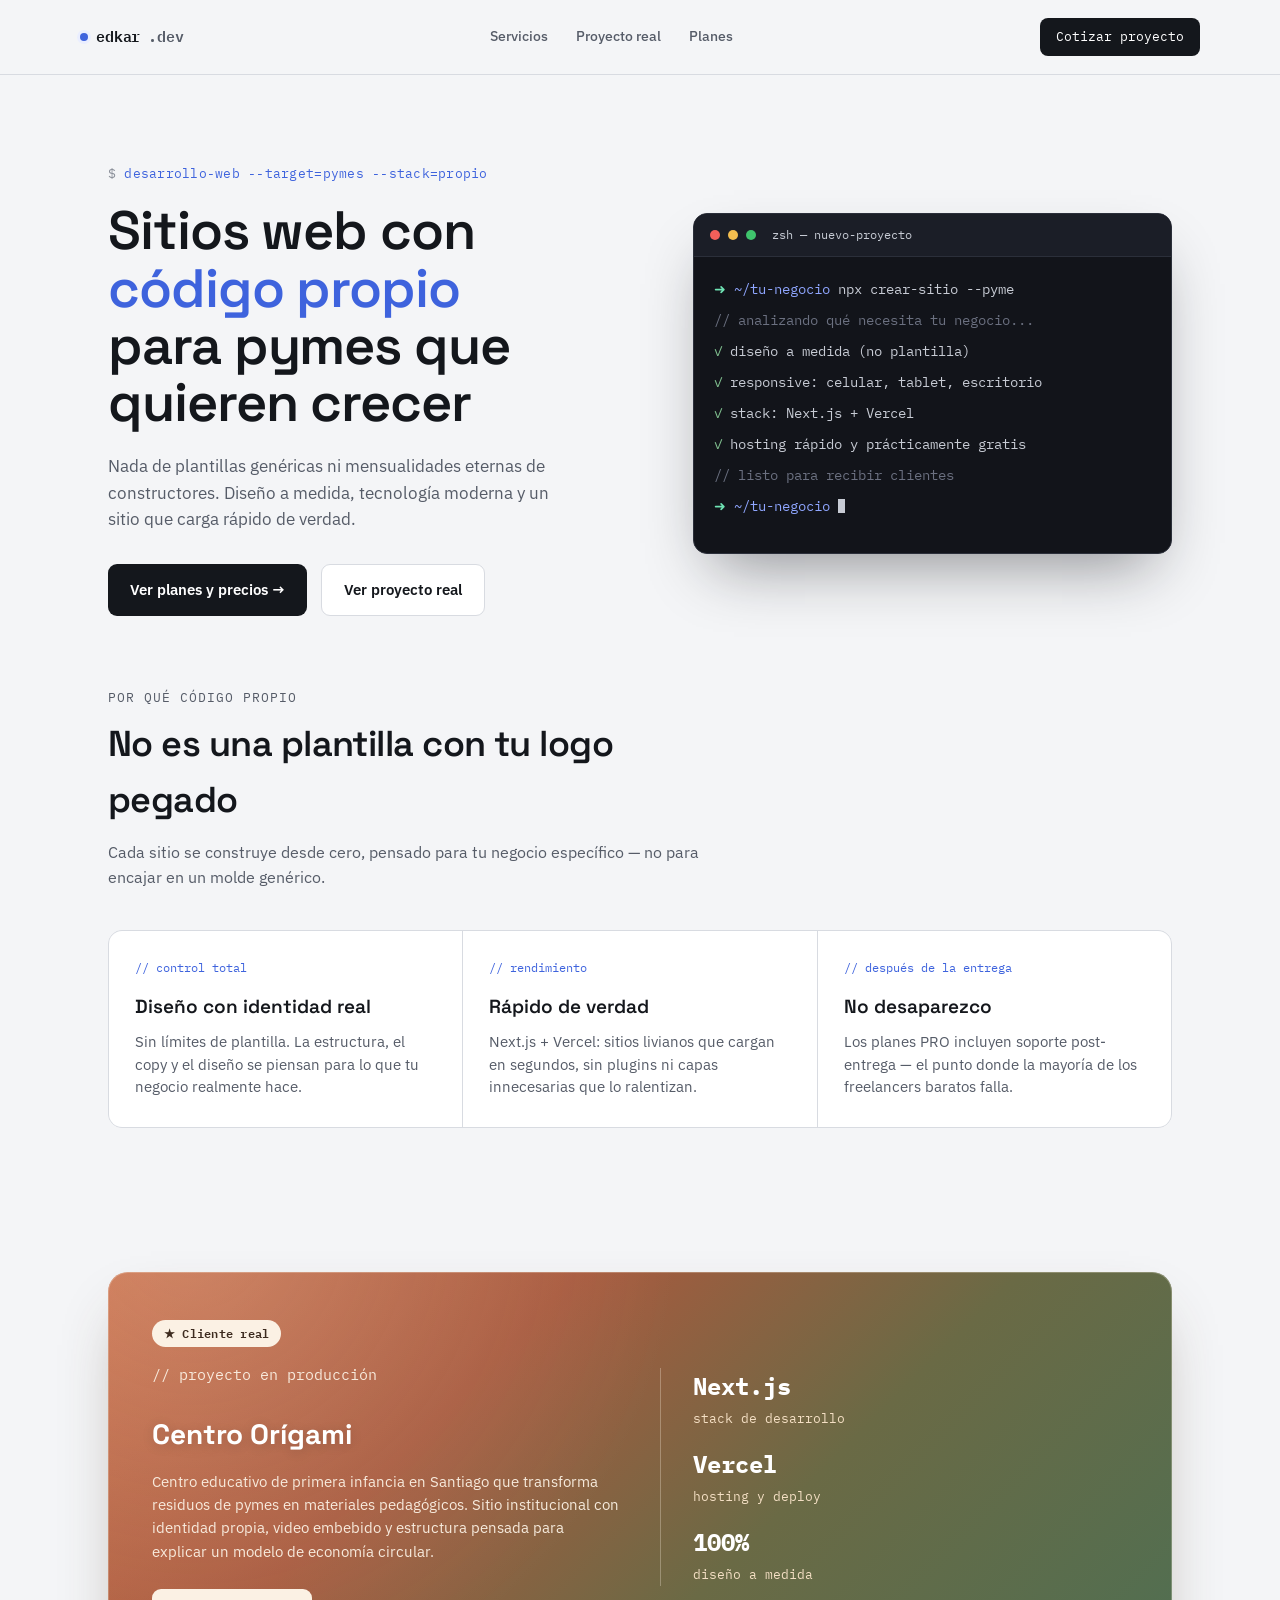
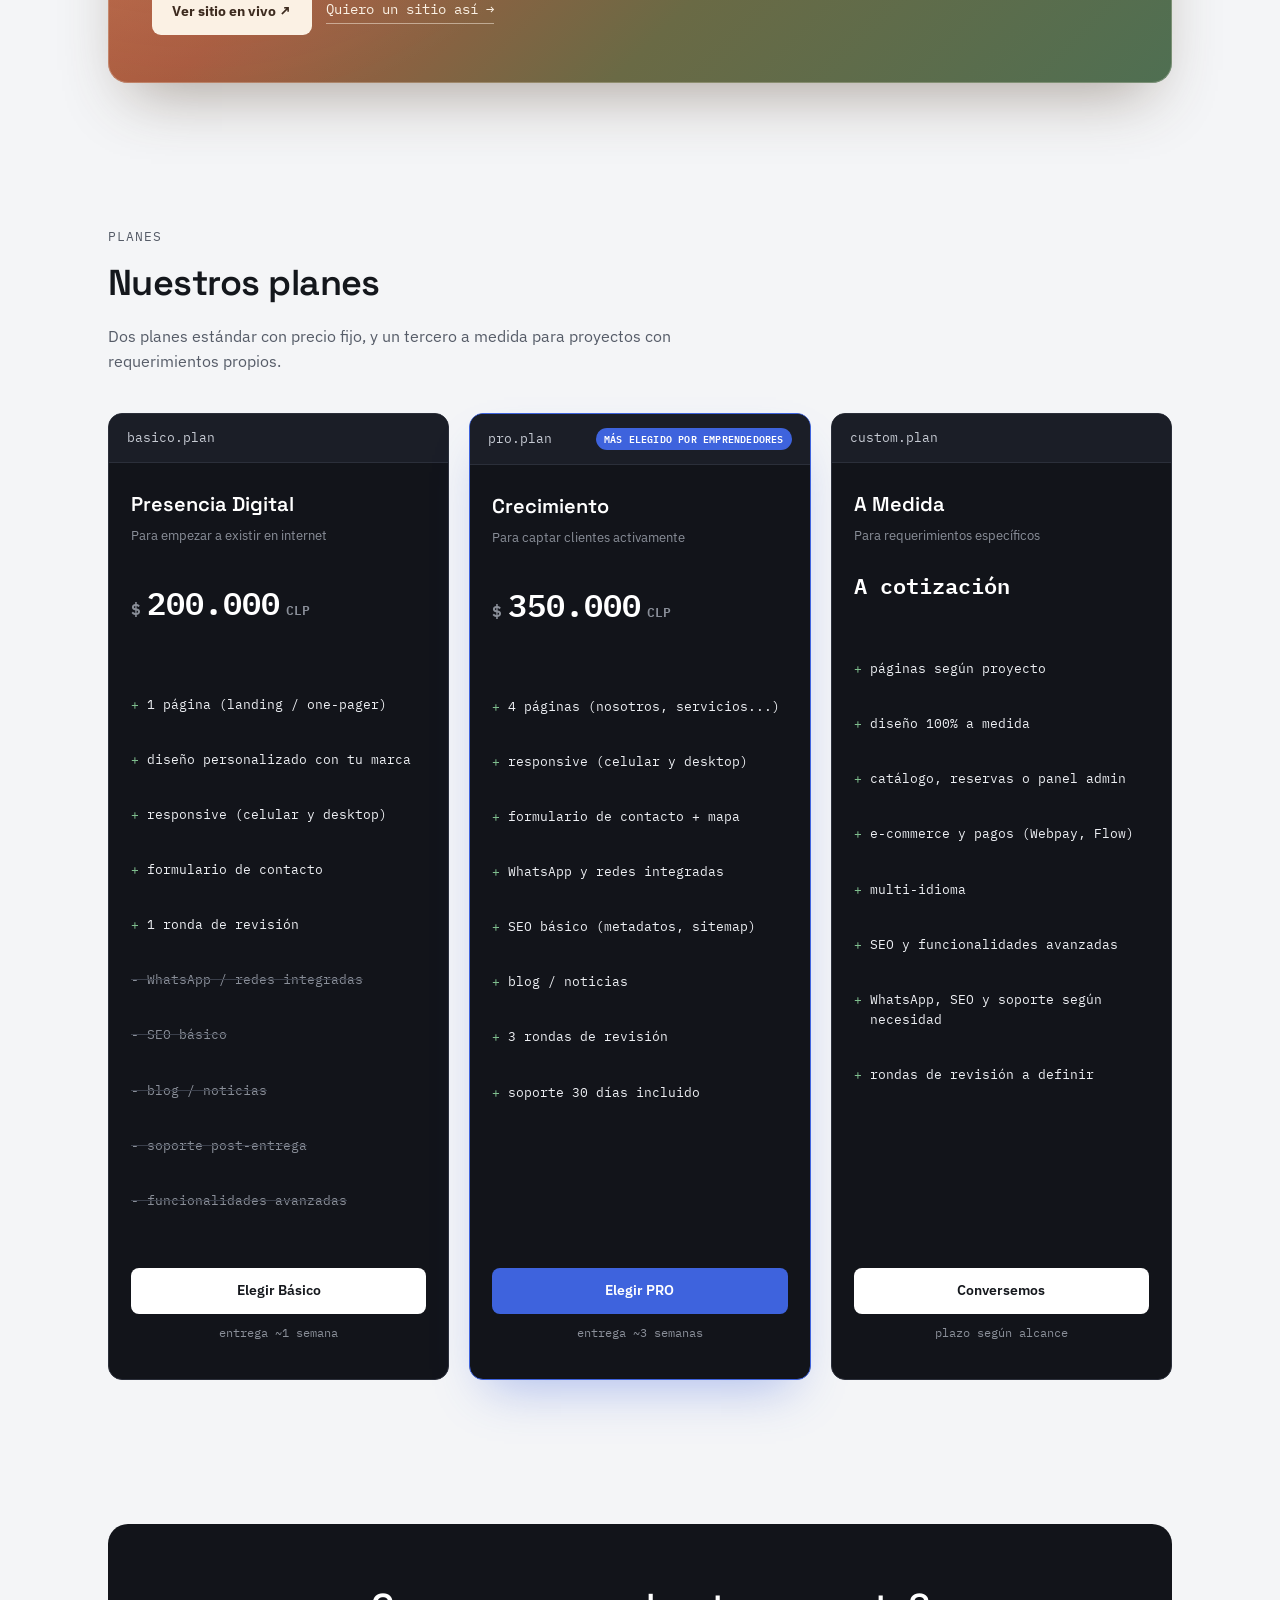
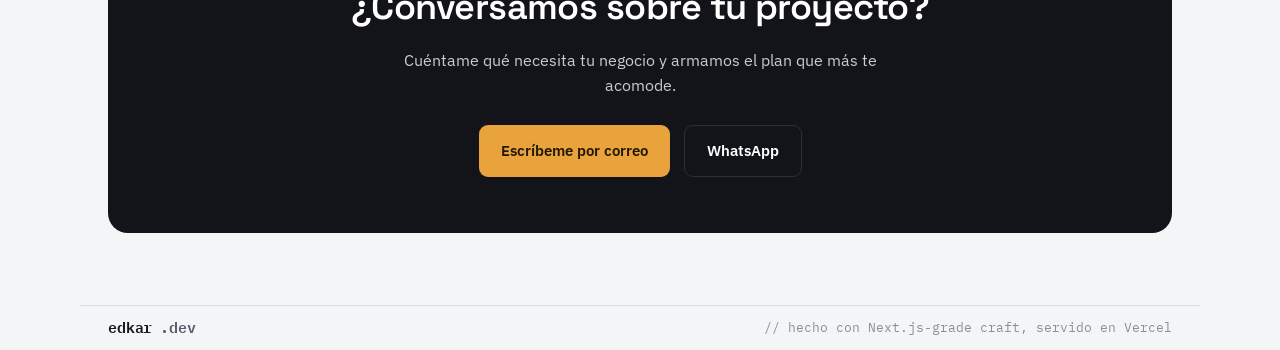
==== index.html.html @ 40b5ce81 "Restaurar estructura del sitio con botones morados" ====
<!DOCTYPE html>
<html lang="es">
<head>
<meta charset="UTF-8">
<meta name="viewport" content="width=device-width, initial-scale=1.0">
<title>Edkar — Desarrollo web para pymes</title>
<meta name="description" content="Sitios web con código propio para pymes chilenas. Diseño a medida, tecnología moderna, sin plantillas genéricas.">
<link rel="preconnect" href="https://fonts.googleapis.com">
<link rel="preconnect" href="https://fonts.gstatic.com" crossorigin>
<link href="https://fonts.googleapis.com/css2?family=Space+Grotesk:wght@400;500;600;700&family=IBM+Plex+Sans:wght@400;500;600&family=IBM+Plex+Mono:wght@400;500;600&display=swap" rel="stylesheet">
<style>
  :root{
    --bg:#F4F5F7;
    --bg-alt:#ECEDF1;
    --ink:#14171C;
    --ink-soft:#565C68;
    --line:#D8DBE1;
    --surface:#12141A;
    --surface-2:#1B1E27;
    --surface-line:#2B2F3A;
    --paper-on-dark:#C7CBD4;
    --accent:#3E63DD;
    --accent-soft:#EAEEFF;
    --pro:#E8A33D;
    --pro-soft:#FCF1DD;
    --diff-add:#4C8C5C;
    --diff-add-bg:#E7F3E9;
    --diff-add-bg-dark:#1C2A20;
    --diff-add-dark:#7FBE8E;
    --diff-off:#8A8F99;
    --radius:14px;
    --font-display:'Space Grotesk', sans-serif;
    --font-body:'IBM Plex Sans', sans-serif;
    --font-mono:'IBM Plex Mono', monospace;
  }

  *{box-sizing:border-box;}
  html{scroll-behavior:smooth;}
  body{
    margin:0;
    background:var(--bg);
    color:var(--ink);
    font-family:var(--font-body);
    line-height:1.55;
    -webkit-font-smoothing:antialiased;
  }
  img{max-width:100%;display:block;}
  a{color:inherit;}
  ::selection{background:var(--accent);color:#fff;}

  .wrap{
    max-width:1120px;
    margin:0 auto;
    padding:0 28px;
  }

  /* ---------- Header ---------- */
  header{
    position:sticky;
    top:0;
    z-index:50;
    background:rgba(244,245,247,0.86);
    backdrop-filter:blur(10px);
    border-bottom:1px solid var(--line);
  }
  .nav{
    display:flex;
    align-items:center;
    justify-content:space-between;
    padding:18px 0;
  }
  .brand{
    font-family:var(--font-mono);
    font-weight:600;
    font-size:15px;
    letter-spacing:-0.01em;
    display:flex;
    align-items:center;
    gap:8px;
  }
  .brand .dot{
    width:8px;height:8px;border-radius:50%;
    background:var(--accent);
    box-shadow:0 0 0 3px var(--accent-soft);
  }
  .nav-links{
    display:flex;
    gap:28px;
    font-size:14px;
    font-weight:500;
    list-style:none;
    margin:0;padding:0;
  }
  .nav-links a{text-decoration:none;color:var(--ink-soft);transition:color .15s;}
  .nav-links a:hover{color:var(--ink);}
  .nav-cta{
    font-family:var(--font-mono);
    font-size:13px;
    background:var(--ink);
    color:#fff;
    padding:9px 16px;
    border-radius:8px;
    text-decoration:none;
    white-space:nowrap;
    transition:transform .15s ease, box-shadow .15s ease, background .15s ease;
  }
  .nav-cta:hover{
    transform:translateY(-1px);
    background:var(--accent);
    box-shadow:0 8px 18px -6px rgba(62,99,221,0.45);
  }
  .nav-mobile-hide{display:flex;}
  @media (max-width:720px){
    .nav-mobile-hide{display:none;}
  }

  /* ---------- Hero / terminal ---------- */
  .hero{
    padding:76px 0 64px;
    display:grid;
    grid-template-columns:1.05fr 0.95fr;
    gap:56px;
    align-items:center;
  }
  @media (max-width:900px){
    .hero{grid-template-columns:1fr;padding:48px 0 40px;gap:40px;}
  }
  .eyebrow{
    font-family:var(--font-mono);
    font-size:13px;
    color:var(--accent);
    letter-spacing:0.02em;
    margin-bottom:18px;
    display:flex;
    align-items:center;
    gap:8px;
  }
  .eyebrow::before{content:"$";color:var(--diff-off);}
  h1{
    font-family:var(--font-display);
    font-size:clamp(34px,4.6vw,54px);
    line-height:1.06;
    letter-spacing:-0.02em;
    margin:0 0 22px;
    font-weight:600;
  }
  h1 em{
    font-style:normal;
    color:var(--accent);
  }
  .hero-sub{
    font-size:17px;
    color:var(--ink-soft);
    max-width:46ch;
    margin:0 0 32px;
  }
  .hero-actions{
    display:flex;
    gap:14px;
    flex-wrap:wrap;
  }
  .btn{
    font-family:var(--font-body);
    font-weight:600;
    font-size:15px;
    padding:13px 22px;
    border-radius:9px;
    text-decoration:none;
    display:inline-flex;
    align-items:center;
    gap:8px;
    transition:transform .15s ease, box-shadow .15s ease;
  }
  .btn-primary{
    background:var(--ink);
    color:#fff;
  }
  .btn-primary:hover{transform:translateY(-1px);box-shadow:0 6px 16px rgba(20,23,28,0.22);}
  .btn-ghost{
    border:1px solid var(--line);
    color:var(--ink);
    background:#fff;
  }
  .btn-ghost:hover{border-color:var(--ink);}

  /* terminal card */
  .terminal{
    background:var(--surface);
    border-radius:var(--radius);
    overflow:hidden;
    box-shadow:0 30px 60px -20px rgba(18,20,26,0.45);
    border:1px solid var(--surface-line);
  }
  .terminal-bar{
    display:flex;
    align-items:center;
    gap:8px;
    padding:12px 16px;
    background:var(--surface-2);
    border-bottom:1px solid var(--surface-line);
  }
  .terminal-dot{width:10px;height:10px;border-radius:50%;}
  .terminal-dot.r{background:#F35F5A;}
  .terminal-dot.y{background:#F3BE4F;}
  .terminal-dot.g{background:#3FC46C;}
  .terminal-title{
    margin-left:8px;
    font-family:var(--font-mono);
    font-size:12px;
    color:var(--paper-on-dark);
  }
  .terminal-body{
    padding:22px 20px 26px;
    font-family:var(--font-mono);
    font-size:13.5px;
    color:var(--paper-on-dark);
    min-height:230px;
  }
  .terminal-body .line{margin:0 0 10px;white-space:pre-wrap;}
  .terminal-body .prompt{color:#6FE3B4;}
  .terminal-body .path{color:#8FA6FF;}
  .terminal-body .comment{color:#6B7080;}
  .terminal-body .ok{color:#7FBE8E;}
  .cursor{
    display:inline-block;
    width:7px;height:14px;
    background:#C7CBD4;
    vertical-align:-2px;
    animation:blink 1s steps(1) infinite;
  }
  @keyframes blink{50%{opacity:0;}}
  @media (prefers-reduced-motion:reduce){
    .cursor{animation:none;}
  }

  /* ---------- Section shell ---------- */
  section{padding:72px 0;}
  .section-head{
    max-width:640px;
    margin:0 0 40px;
  }
  .kicker{
    font-family:var(--font-mono);
    font-size:12.5px;
    color:var(--ink-soft);
    text-transform:uppercase;
    letter-spacing:0.08em;
    margin:0 0 10px;
  }
  h2{
    font-family:var(--font-display);
    font-size:clamp(26px,3.2vw,36px);
    letter-spacing:-0.015em;
    margin:0 0 12px;
    font-weight:600;
  }
  .section-sub{color:var(--ink-soft);font-size:16px;margin:0;}

  /* ---------- Diferenciadores ---------- */
  .diff-grid{
    display:grid;
    grid-template-columns:repeat(3,1fr);
    gap:1px;
    background:var(--line);
    border:1px solid var(--line);
    border-radius:var(--radius);
    overflow:hidden;
  }
  @media (max-width:800px){
    .diff-grid{grid-template-columns:1fr;}
  }
  .diff-card{
    background:#fff;
    padding:28px 26px;
  }
  .diff-card .tag{
    font-family:var(--font-mono);
    font-size:12px;
    color:var(--accent);
    margin-bottom:14px;
    display:block;
  }
  .diff-card h3{
    font-family:var(--font-display);
    font-size:19px;
    margin:0 0 10px;
    font-weight:600;
  }
  .diff-card p{
    color:var(--ink-soft);
    font-size:14.5px;
    margin:0;
  }

  /* ---------- Proyecto real ---------- */
  .case{
    --clay:#C96F4A;
    --moss:#4F6F52;
    --cream:#FBF1E4;
    background:
      radial-gradient(circle at 8% -10%, rgba(251,241,228,0.18), transparent 45%),
      linear-gradient(135deg, var(--clay) 0%, #A85A3E 32%, #6A6A45 62%, var(--moss) 100%);
    border-radius:20px;
    padding:48px 44px;
    display:grid;
    grid-template-columns:1fr 1fr;
    gap:40px;
    align-items:center;
    color:var(--cream);
    position:relative;
    overflow:hidden;
    box-shadow:0 30px 60px -22px rgba(80,60,40,0.45);
  }
  .case::after{
    content:"";
    position:absolute;
    inset:0;
    border-radius:20px;
    border:1px solid rgba(251,241,228,0.25);
    pointer-events:none;
  }
  @media (max-width:800px){
    .case{grid-template-columns:1fr;padding:32px 26px;}
  }
  .case-badge{
    display:inline-flex;
    align-items:center;
    gap:6px;
    font-family:var(--font-mono);
    font-size:11.5px;
    font-weight:600;
    letter-spacing:0.02em;
    color:#3D2B1F;
    background:var(--cream);
    padding:5px 12px;
    border-radius:20px;
    margin-bottom:16px;
  }
  .case-label{
    font-family:var(--font-mono);
    font-size:12.5px;
    color:#F4DFC4;
    margin-bottom:10px;
  }
  .case h3{
    font-family:var(--font-display);
    font-size:28px;
    margin:0 0 14px;
    font-weight:700;
    color:#fff;
    text-shadow:0 2px 12px rgba(0,0,0,0.15);
  }
  .case p{
    color:var(--cream);
    opacity:0.95;
    font-size:15px;
    margin:0 0 26px;
  }
  .case-actions{
    display:flex;
    gap:14px;
    flex-wrap:wrap;
    align-items:center;
  }
  .case-link{
    font-family:var(--font-mono);
    font-size:14px;
    color:var(--cream);
    text-decoration:none;
    border-bottom:1px solid rgba(251,241,228,0.5);
    padding-bottom:2px;
  }
  .case-link:hover{border-color:var(--cream);}
  .case-cta{
    font-family:var(--font-body);
    font-weight:700;
    font-size:14px;
    background:var(--cream);
    color:#3D2B1F;
    padding:12px 20px;
    border-radius:9px;
    text-decoration:none;
    transition:transform .15s ease, box-shadow .15s ease;
  }
  .case-cta:hover{
    transform:translateY(-2px);
    box-shadow:0 10px 22px -8px rgba(0,0,0,0.35);
  }
  .case-stats{
    display:flex;
    flex-direction:column;
    gap:16px;
    font-family:var(--font-mono);
    border-left:1px solid rgba(251,241,228,0.3);
    padding-left:32px;
  }
  @media (max-width:800px){
    .case-stats{border-left:none;padding-left:0;border-top:1px solid rgba(251,241,228,0.3);padding-top:20px;}
  }
  .case-stat b{display:block;font-size:24px;color:#fff;font-weight:700;}
  .case-stat span{font-size:12.5px;color:#F4DFC4;}

  /* ---------- Pricing cards ---------- */
  .plans{
    display:grid;
    grid-template-columns:repeat(3,1fr);
    gap:20px;
    align-items:stretch;
  }
  @media (max-width:900px){
    .plans{grid-template-columns:1fr;}
  }
  .plan{
    background:var(--surface);
    border-radius:var(--radius);
    overflow:hidden;
    display:flex;
    flex-direction:column;
    border:1px solid var(--surface-line);
    position:relative;
    transition:transform .22s ease, box-shadow .22s ease, border-color .22s ease;
  }
  .plan:hover{
    transform:translateY(-6px);
    border-color:var(--accent);
    box-shadow:0 26px 44px -18px rgba(20,23,28,0.35);
  }
  .plan.is-pro{
    border-color:var(--accent);
    box-shadow:0 24px 48px -18px rgba(62,99,221,0.4);
  }
  .plan.is-pro:hover{
    transform:translateY(-6px) scale(1.015);
    border-color:var(--accent);
    box-shadow:0 30px 56px -16px rgba(62,99,221,0.55);
  }
  .plan-tab{
    display:flex;
    align-items:center;
    justify-content:space-between;
    padding:14px 18px;
    background:var(--surface-2);
    border-bottom:1px solid var(--surface-line);
  }
  .plan-tab .filename{
    font-family:var(--font-mono);
    font-size:12.5px;
    color:var(--paper-on-dark);
  }
  .badge-pro{
    font-family:var(--font-mono);
    font-size:10px;
    background:var(--accent);
    color:#fff;
    padding:3px 8px;
    border-radius:20px;
    font-weight:600;
    letter-spacing:0.02em;
  }
  .plan-head{
    padding:26px 22px 18px;
  }
  .plan-name{
    font-family:var(--font-display);
    font-size:20px;
    color:#fff;
    font-weight:600;
    margin:0 0 6px;
  }
  .plan-tagline{
    font-size:13px;
    color:var(--diff-off);
    margin:0 0 20px;
  }
  .plan-price{
    font-family:var(--font-mono);
    font-size:32px;
    color:#fff;
    font-weight:600;
    display:flex;
    align-items:baseline;
    gap:6px;
  }
  .plan-price .cur{font-size:16px;color:var(--diff-off);}
  .plan-price.small{font-size:22px;}
  .plan-body{
    padding:4px 22px 26px;
    font-family:var(--font-mono);
    font-size:13px;
    flex:1;
    display:flex;
    flex-direction:column;
    gap:9px;
  }
  .plan-body .l{display:flex;gap:8px;color:#EDEFF3;}
  .plan-body .plus{color:var(--diff-add-dark);}
  .plan-body .minus{color:var(--diff-off);text-decoration:line-through;text-decoration-color:#3A3F4B;}
  .plan-foot{
    padding:18px 22px 26px;
  }
  .plan-btn{
    display:block;
    text-align:center;
    width:100%;
    padding:12px;
    border-radius:8px;
    font-weight:600;
    font-size:14px;
    text-decoration:none;
    background:#fff;
    color:var(--ink);
    transition:transform .18s ease, box-shadow .18s ease, background .18s ease;
  }
  .plan-btn:hover{
    transform:translateY(-2px);
    box-shadow:0 10px 22px -8px rgba(0,0,0,0.35);
    background:var(--accent);
    color:#fff;
  }
  .plan.is-pro .plan-btn{
    background:var(--accent);
    color:#fff;
  }
  .plan.is-pro .plan-btn:hover{
    background:#5a7ef0;
    color:#fff;
    box-shadow:0 10px 24px -8px rgba(62,99,221,0.55);
  }
  .plan-meta{
    font-family:var(--font-mono);
    font-size:11.5px;
    color:var(--diff-off);
    margin-top:10px;
    text-align:center;
  }

  /* ---------- Modal contacto ---------- */
  .modal-overlay{
    position:fixed;
    inset:0;
    background:rgba(15,17,21,0.6);
    backdrop-filter:blur(3px);
    display:none;
    align-items:center;
    justify-content:center;
    padding:20px;
    z-index:200;
  }
  .modal-overlay.is-open{display:flex;}
  .modal{
    background:#fff;
    border-radius:16px;
    width:100%;
    max-width:440px;
    padding:30px 28px 26px;
    position:relative;
    box-shadow:0 40px 80px -20px rgba(0,0,0,0.4);
  }
  .modal-close{
    position:absolute;
    top:16px;right:16px;
    width:30px;height:30px;
    border:none;
    background:var(--bg-alt);
    border-radius:50%;
    font-size:16px;
    cursor:pointer;
    color:var(--ink-soft);
    line-height:1;
  }
  .modal-close:hover{background:var(--line);color:var(--ink);}
  .modal h3{
    font-family:var(--font-display);
    font-size:21px;
    margin:0 0 6px;
    font-weight:600;
  }
  .modal p.modal-sub{
    color:var(--ink-soft);
    font-size:14px;
    margin:0 0 20px;
  }
  .modal-field{margin-bottom:14px;}
  .modal-field label{
    display:block;
    font-family:var(--font-mono);
    font-size:12px;
    color:var(--ink-soft);
    margin-bottom:6px;
  }
  .modal-field input,
  .modal-field textarea{
    width:100%;
    padding:11px 13px;
    border:1px solid var(--line);
    border-radius:8px;
    font-family:var(--font-body);
    font-size:14px;
    color:var(--ink);
    background:var(--bg);
    resize:vertical;
  }
  .modal-field input:focus,
  .modal-field textarea:focus{outline:2px solid var(--accent);outline-offset:1px;}
  .modal-submit{
    width:100%;
    padding:13px;
    border:none;
    border-radius:8px;
    background:var(--ink);
    color:#fff;
    font-weight:600;
    font-size:14.5px;
    cursor:pointer;
    transition:transform .15s ease, background .15s ease;
    margin-top:4px;
  }
  .modal-submit:hover{transform:translateY(-1px);background:var(--accent);}
  .modal-submit:disabled{opacity:0.6;cursor:not-allowed;transform:none;}
  .modal-status{
    font-size:13px;
    margin-top:12px;
    text-align:center;
  }
  .modal-status.ok{color:var(--diff-add);}
  .modal-status.err{color:#D9534F;}

  /* ---------- CTA / Footer ---------- */
  .cta{
    background:var(--surface);
    border-radius:20px;
    padding:56px 44px;
    text-align:center;
    color:#fff;
  }
  .cta h2{color:#fff;}
  .cta p{color:var(--paper-on-dark);max-width:52ch;margin:0 auto 28px;}
  .cta .hero-actions{justify-content:center;}
  .cta .btn-ghost{background:transparent;border-color:var(--surface-line);color:#fff;}

  footer{
    padding:36px 0 48px;
    border-top:1px solid var(--line);
    margin-top:20px;
    display:flex;
    justify-content:space-between;
    align-items:center;
    flex-wrap:wrap;
    gap:12px;
  }
  footer .brand{color:var(--ink);}
  footer .foot-note{
    font-family:var(--font-mono);
    font-size:12.5px;
    color:var(--diff-off);
  }
</style>
</head>
<body>

<header>
  <div class="wrap nav">
    <div class="brand"><span class="dot"></span>edkar<span style="color:var(--ink-soft)">.dev</span></div>
    <ul class="nav-links nav-mobile-hide">
      <li><a href="#servicios">Servicios</a></li>
      <li><a href="#proyecto">Proyecto real</a></li>
      <li><a href="#planes">Planes</a></li>
    </ul>
    <a class="nav-cta" href="#contacto">Cotizar proyecto</a>
  </div>
</header>

<main class="wrap">

  <!-- HERO -->
  <section class="hero" style="padding-bottom:0;">
    <div>
      <p class="eyebrow">desarrollo-web --target=pymes --stack=propio</p>
      <h1>Sitios web con <em>código propio</em><br>para pymes que quieren crecer</h1>
      <p class="hero-sub">Nada de plantillas genéricas ni mensualidades eternas de constructores. Diseño a medida, tecnología moderna y un sitio que carga rápido de verdad.</p>
      <div class="hero-actions">
        <a href="#planes" class="btn btn-primary">Ver planes y precios →</a>
        <a href="#proyecto" class="btn btn-ghost">Ver proyecto real</a>
      </div>
    </div>

    <div class="terminal">
      <div class="terminal-bar">
        <span class="terminal-dot r"></span>
        <span class="terminal-dot y"></span>
        <span class="terminal-dot g"></span>
        <span class="terminal-title">zsh — nuevo-proyecto</span>
      </div>
      <div class="terminal-body">
        <p class="line"><span class="prompt">➜</span> <span class="path">~/tu-negocio</span> npx crear-sitio --pyme</p>
        <p class="line comment">// analizando qué necesita tu negocio...</p>
        <p class="line"><span class="ok">✓</span> diseño a medida (no plantilla)</p>
        <p class="line"><span class="ok">✓</span> responsive: celular, tablet, escritorio</p>
        <p class="line"><span class="ok">✓</span> stack: Next.js + Vercel</p>
        <p class="line"><span class="ok">✓</span> hosting rápido y prácticamente gratis</p>
        <p class="line comment">// listo para recibir clientes</p>
        <p class="line"><span class="prompt">➜</span> <span class="path">~/tu-negocio</span> <span class="cursor"></span></p>
      </div>
    </div>
  </section>

  <!-- DIFERENCIADORES -->
  <section id="servicios">
    <div class="section-head">
      <p class="kicker">Por qué código propio</p>
      <h2>No es una plantilla con tu logo pegado</h2>
      <p class="section-sub">Cada sitio se construye desde cero, pensado para tu negocio específico — no para encajar en un molde genérico.</p>
    </div>
    <div class="diff-grid">
      <div class="diff-card">
        <span class="tag">// control total</span>
        <h3>Diseño con identidad real</h3>
        <p>Sin límites de plantilla. La estructura, el copy y el diseño se piensan para lo que tu negocio realmente hace.</p>
      </div>
      <div class="diff-card">
        <span class="tag">// rendimiento</span>
        <h3>Rápido de verdad</h3>
        <p>Next.js + Vercel: sitios livianos que cargan en segundos, sin plugins ni capas innecesarias que lo ralentizan.</p>
      </div>
      <div class="diff-card">
        <span class="tag">// después de la entrega</span>
        <h3>No desaparezco</h3>
        <p>Los planes PRO incluyen soporte post-entrega — el punto donde la mayoría de los freelancers baratos falla.</p>
      </div>
    </div>
  </section>

  <!-- PROYECTO REAL -->
  <section id="proyecto">
    <div class="case">
      <div>
        <span class="case-badge">★ Cliente real</span>
        <p class="case-label">// proyecto en producción</p>
        <h3>Centro Orígami</h3>
        <p>Centro educativo de primera infancia en Santiago que transforma residuos de pymes en materiales pedagógicos. Sitio institucional con identidad propia, video embebido y estructura pensada para explicar un modelo de economía circular.</p>
        <div class="case-actions">
          <a class="case-cta" href="https://centro-origami.vercel.app/" target="_blank" rel="noopener">Ver sitio en vivo ↗</a>
          <a class="case-link" href="#contacto">Quiero un sitio así →</a>
        </div>
      </div>
      <div class="case-stats">
        <div class="case-stat"><b>Next.js</b><span>stack de desarrollo</span></div>
        <div class="case-stat"><b>Vercel</b><span>hosting y deploy</span></div>
        <div class="case-stat"><b>100%</b><span>diseño a medida</span></div>
      </div>
    </div>
  </section>

  <!-- PLANES -->
  <section id="planes">
    <div class="section-head">
      <p class="kicker">Planes</p>
      <h2>Nuestros planes</h2>
      <p class="section-sub">Dos planes estándar con precio fijo, y un tercero a medida para proyectos con requerimientos propios.</p>
    </div>

    <div class="plans">
      <!-- BASICO -->
      <div class="plan">
        <div class="plan-tab">
          <span class="filename">basico.plan</span>
        </div>
        <div class="plan-head">
          <p class="plan-name">Presencia Digital</p>
          <p class="plan-tagline">Para empezar a existir en internet</p>
          <p class="plan-price"><span class="cur">$</span>200.000<span class="cur" style="font-size:13px;">CLP</span></p>
        </div>
        <div class="plan-body">
          <p class="l"><span class="plus">+</span> 1 página (landing / one-pager)</p>
          <p class="l"><span class="plus">+</span> diseño personalizado con tu marca</p>
          <p class="l"><span class="plus">+</span> responsive (celular y desktop)</p>
          <p class="l"><span class="plus">+</span> formulario de contacto</p>
          <p class="l"><span class="plus">+</span> 1 ronda de revisión</p>
          <p class="l"><span class="minus">- WhatsApp / redes integradas</span></p>
          <p class="l"><span class="minus">- SEO básico</span></p>
          <p class="l"><span class="minus">- blog / noticias</span></p>
          <p class="l"><span class="minus">- soporte post-entrega</span></p>
          <p class="l"><span class="minus">- funcionalidades avanzadas</span></p>
        </div>
        <div class="plan-foot">
          <a class="plan-btn" href="#contacto">Elegir Básico</a>
          <p class="plan-meta">entrega ~1 semana</p>
        </div>
      </div>

      <!-- PRO -->
      <div class="plan is-pro">
        <div class="plan-tab">
          <span class="filename">pro.plan</span>
          <span class="badge-pro">MÁS ELEGIDO POR EMPRENDEDORES</span>
        </div>
        <div class="plan-head">
          <p class="plan-name">Crecimiento</p>
          <p class="plan-tagline">Para captar clientes activamente</p>
          <p class="plan-price"><span class="cur">$</span>350.000<span class="cur" style="font-size:13px;">CLP</span></p>
        </div>
        <div class="plan-body">
          <p class="l"><span class="plus">+</span> 4 páginas (nosotros, servicios...)</p>
          <p class="l"><span class="plus">+</span> responsive (celular y desktop)</p>
          <p class="l"><span class="plus">+</span> formulario de contacto + mapa</p>
          <p class="l"><span class="plus">+</span> WhatsApp y redes integradas</p>
          <p class="l"><span class="plus">+</span> SEO básico (metadatos, sitemap)</p>
          <p class="l"><span class="plus">+</span> blog / noticias</p>
          <p class="l"><span class="plus">+</span> 3 rondas de revisión</p>
          <p class="l"><span class="plus">+</span> soporte 30 días incluido</p>
        </div>
        <div class="plan-foot">
          <a class="plan-btn" href="#contacto">Elegir PRO</a>
          <p class="plan-meta">entrega ~3 semanas</p>
        </div>
      </div>

      <!-- PERSONALIZADO -->
      <div class="plan">
        <div class="plan-tab">
          <span class="filename">custom.plan</span>
        </div>
        <div class="plan-head">
          <p class="plan-name">A Medida</p>
          <p class="plan-tagline">Para requerimientos específicos</p>
          <p class="plan-price small">A cotización</p>
        </div>
        <div class="plan-body">
          <p class="l"><span class="plus">+</span> páginas según proyecto</p>
          <p class="l"><span class="plus">+</span> diseño 100% a medida</p>
          <p class="l"><span class="plus">+</span> catálogo, reservas o panel admin</p>
          <p class="l"><span class="plus">+</span> e-commerce y pagos (Webpay, Flow)</p>
          <p class="l"><span class="plus">+</span> multi-idioma</p>
          <p class="l"><span class="plus">+</span> SEO y funcionalidades avanzadas</p>
          <p class="l"><span class="plus">+</span> WhatsApp, SEO y soporte según necesidad</p>
          <p class="l"><span class="plus">+</span> rondas de revisión a definir</p>
        </div>
        <div class="plan-foot">
          <a class="plan-btn" href="#contacto">Conversemos</a>
          <p class="plan-meta">plazo según alcance</p>
        </div>
      </div>
    </div>
  </section>

  <!-- CTA -->
  <section id="contacto">
    <div class="cta">
      <h2>¿Conversamos sobre tu proyecto?</h2>
      <p>Cuéntame qué necesita tu negocio y armamos el plan que más te acomode.</p>
      <div class="hero-actions">
        <button type="button" class="btn btn-primary" style="background:var(--pro);color:#241804;border:none;cursor:pointer;font-family:inherit;" onclick="document.getElementById('modalContacto').classList.add('is-open')">Escríbeme por correo</button>
        <a class="btn btn-ghost" href="https://wa.me/56988052031" target="_blank" rel="noopener">WhatsApp</a>
      </div>
    </div>
  </section>

</main>

<footer class="wrap">
  <div class="brand">edkar<span style="color:var(--ink-soft)">.dev</span></div>
  <p class="foot-note">// hecho con Next.js-grade craft, servido en Vercel</p>
</footer>

<!-- MODAL CONTACTO -->
<div class="modal-overlay" id="modalContacto">
  <div class="modal">
    <button type="button" class="modal-close" onclick="document.getElementById('modalContacto').classList.remove('is-open')">✕</button>
    <h3>Escríbeme por correo</h3>
    <p class="modal-sub">Cuéntame de tu proyecto y te respondo directo a tu bandeja.</p>
    <form id="formContacto">
      <input type="hidden" name="access_key" value="90b318c3-a64d-4659-b6a1-30e9441a977b">
      <input type="hidden" name="subject" value="Nuevo contacto desde webvitae.ai">
      <div class="modal-field">
        <label for="fc-nombre">Nombre</label>
        <input id="fc-nombre" type="text" name="name" required>
      </div>
      <div class="modal-field">
        <label for="fc-email">Tu correo</label>
        <input id="fc-email" type="email" name="email" required>
      </div>
      <div class="modal-field">
        <label for="fc-mensaje">Mensaje</label>
        <textarea id="fc-mensaje" name="message" rows="4" required></textarea>
      </div>
      <button type="submit" class="modal-submit" id="fc-submit">Enviar mensaje</button>
      <p class="modal-status" id="fc-status"></p>
    </form>
  </div>
</div>

<script>
  document.getElementById('modalContacto').addEventListener('click', function(e){
    if(e.target === this){ this.classList.remove('is-open'); }
  });

  document.getElementById('formContacto').addEventListener('submit', async function(e){
    e.preventDefault();
    const btn = document.getElementById('fc-submit');
    const status = document.getElementById('fc-status');
    const data = new FormData(this);

    btn.disabled = true;
    btn.textContent = 'Enviando...';
    status.textContent = '';
    status.className = 'modal-status';

    try{
      const res = await fetch('https://api.web3forms.com/submit', {
        method: 'POST',
        headers: { 'Accept': 'application/json' },
        body: data
      });
      const result = await res.json();
      if(result.success){
        status.textContent = '¡Listo! Tu mensaje fue enviado, te responderé pronto.';
        status.className = 'modal-status ok';
        this.reset();
      } else {
        status.textContent = 'Algo falló al enviar. Intenta de nuevo o escríbeme directo a edkarob@gmail.com';
        status.className = 'modal-status err';
      }
    } catch(err){
      status.textContent = 'Algo falló al enviar. Intenta de nuevo o escríbeme directo a edkarob@gmail.com';
      status.className = 'modal-status err';
    } finally {
      btn.disabled = false;
      btn.textContent = 'Enviar mensaje';
    }
  });
</script>

</body>
</html>
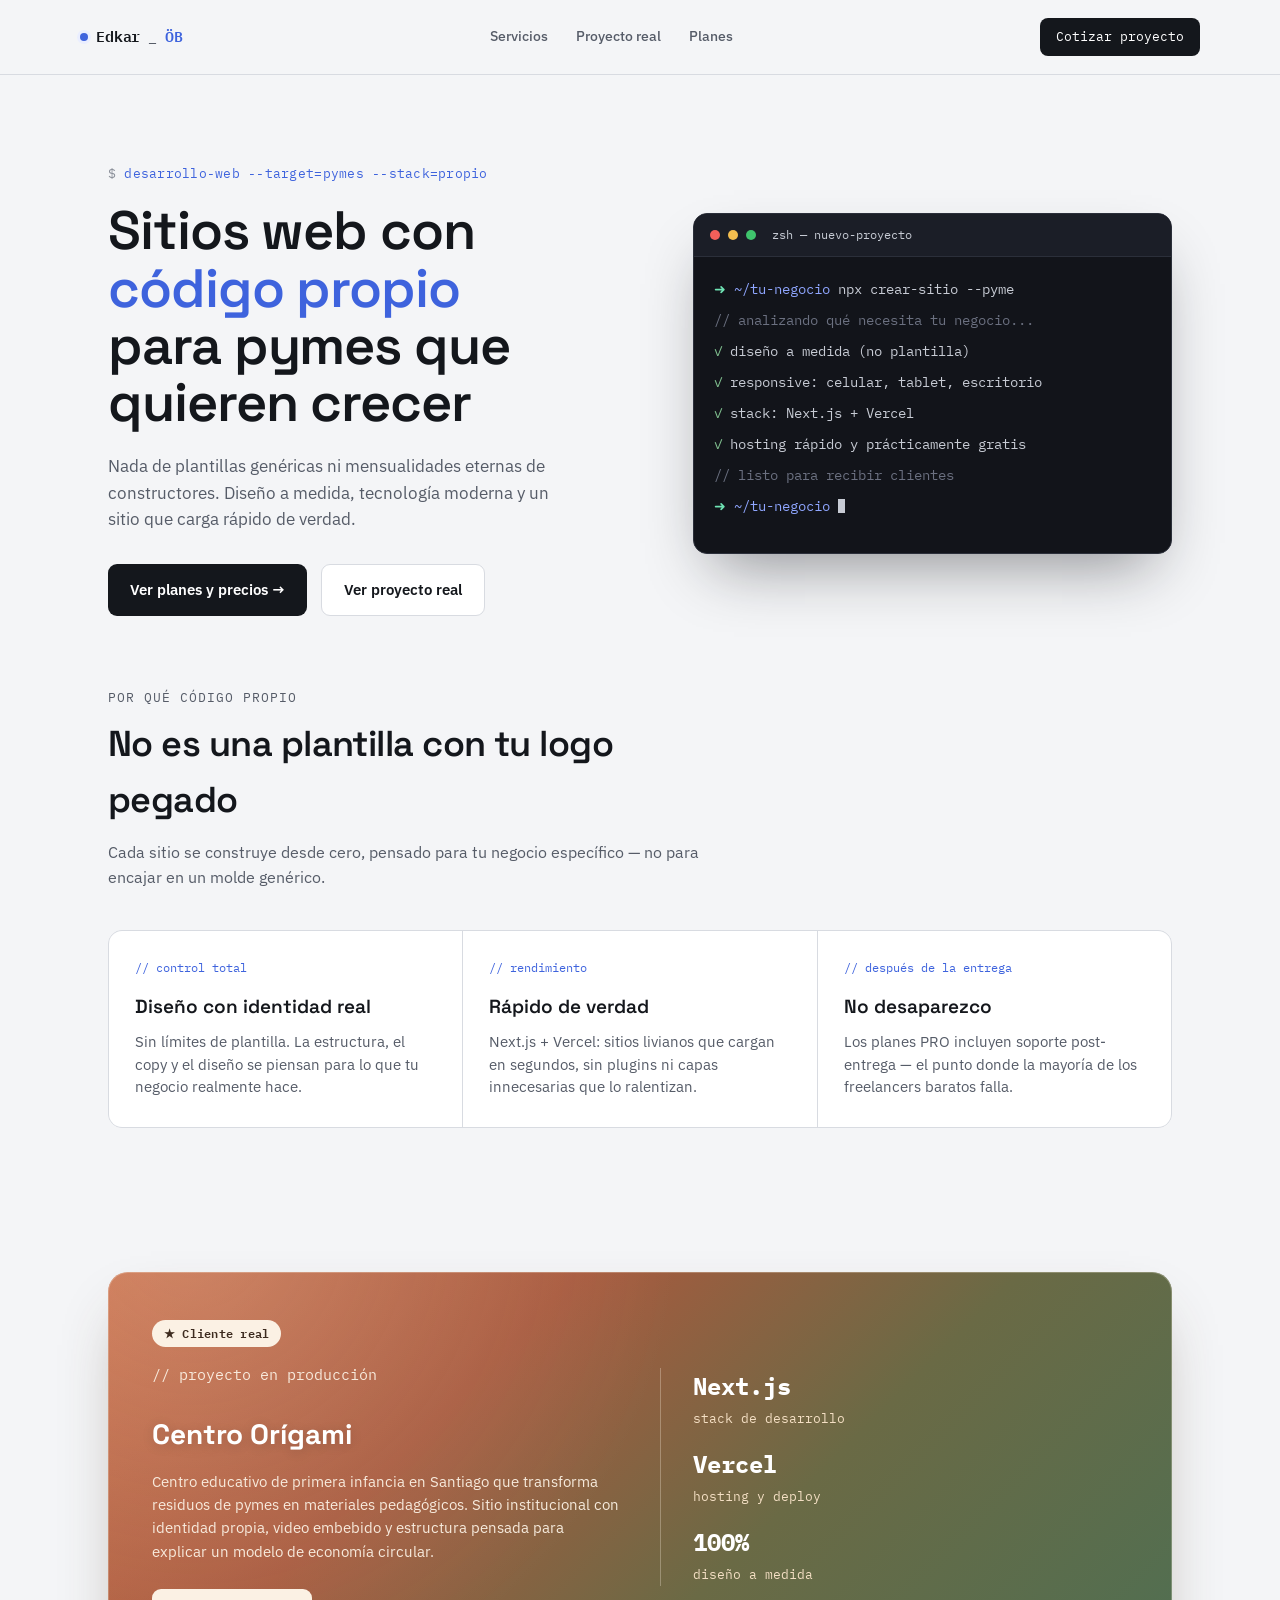
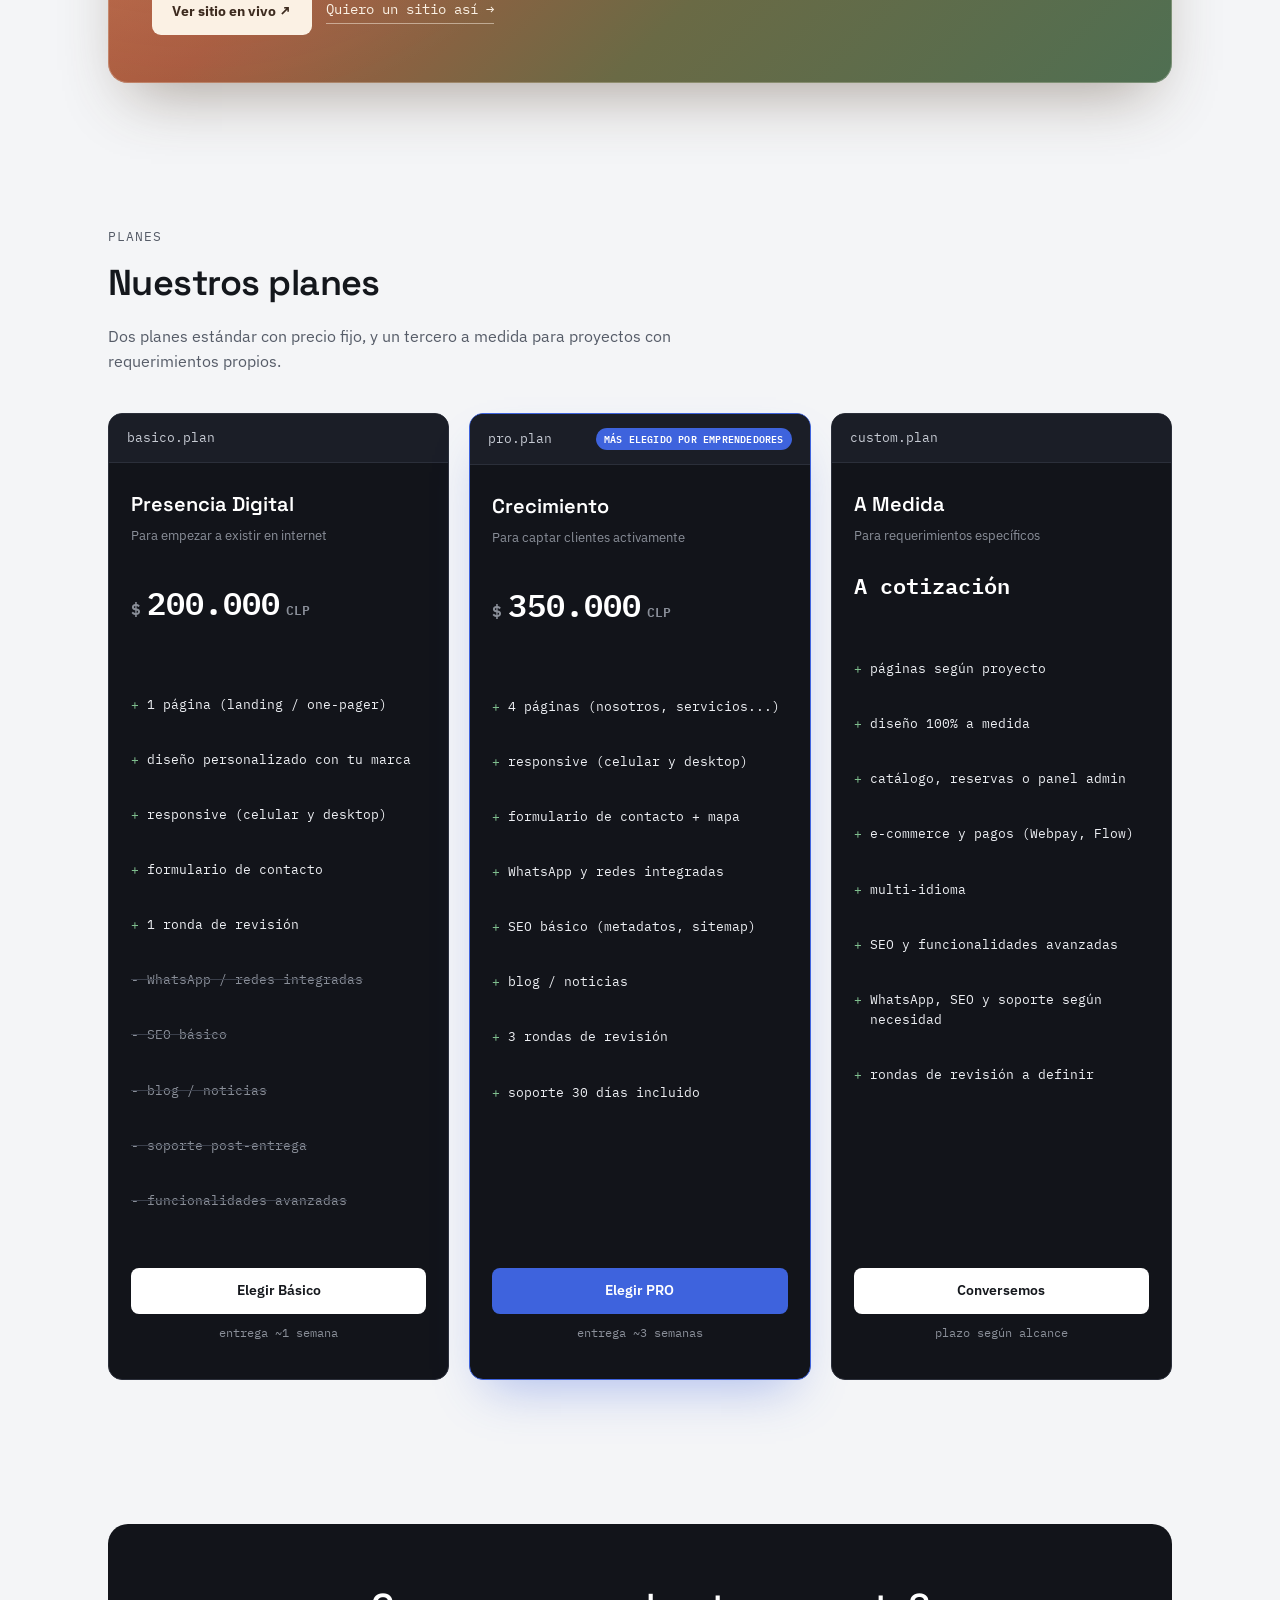
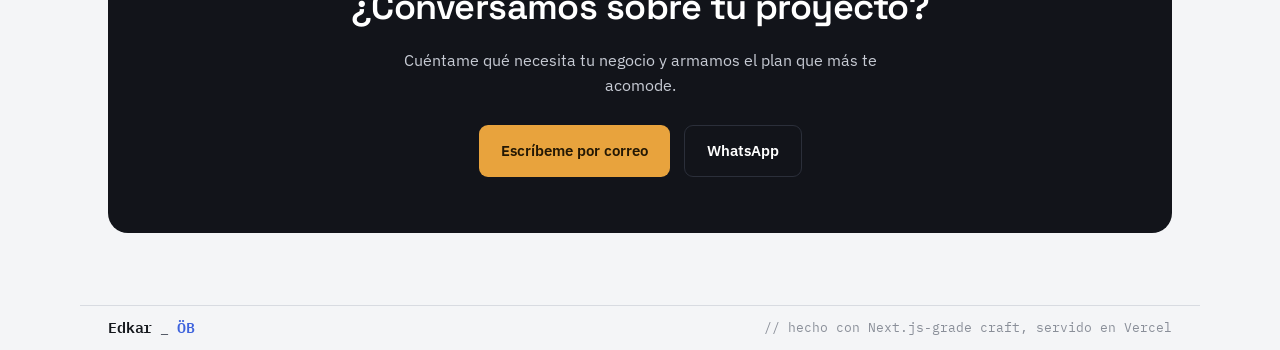
==== commit d343674b: "Restaurar versión completa: logo, animaciones y colores morados" ====
--- a/index.html.html
+++ b/index.html.html
@@ -91,8 +91,8 @@
     list-style:none;
     margin:0;padding:0;
   }
-  .nav-links a{text-decoration:none;color:var(--ink-soft);transition:color .15s;}
-  .nav-links a:hover{color:var(--ink);}
+  .nav-links a{text-decoration:none;color:var(--ink-soft);display:inline-block;transition:color .18s ease, transform .18s ease;}
+  .nav-links a:hover{color:var(--accent);transform:translateY(-2px);}
   .nav-cta{
     font-family:var(--font-mono);
     font-size:13px;
@@ -272,6 +272,14 @@
   .diff-card{
     background:#fff;
     padding:28px 26px;
+    transition:transform .22s ease, box-shadow .22s ease;
+    position:relative;
+    z-index:1;
+  }
+  .diff-card:hover{
+    transform:translateY(-6px);
+    box-shadow:0 20px 36px -16px rgba(62,99,221,0.45);
+    border-bottom:2px solid var(--accent);
   }
   .diff-card .tag{
     font-family:var(--font-mono);
@@ -660,7 +668,7 @@
 
 <header>
   <div class="wrap nav">
-    <div class="brand"><span class="dot"></span>edkar<span style="color:var(--ink-soft)">.dev</span></div>
+    <div class="brand"><span class="dot"></span>Edkar<span style="color:var(--ink-soft)">_</span><span style="color:var(--accent)">ÖB</span></div>
     <ul class="nav-links nav-mobile-hide">
       <li><a href="#servicios">Servicios</a></li>
       <li><a href="#proyecto">Proyecto real</a></li>
@@ -858,7 +866,7 @@
 </main>
 
 <footer class="wrap">
-  <div class="brand">edkar<span style="color:var(--ink-soft)">.dev</span></div>
+  <div class="brand">Edkar<span style="color:var(--ink-soft)">_</span><span style="color:var(--accent)">ÖB</span></div>
   <p class="foot-note">// hecho con Next.js-grade craft, servido en Vercel</p>
 </footer>
 
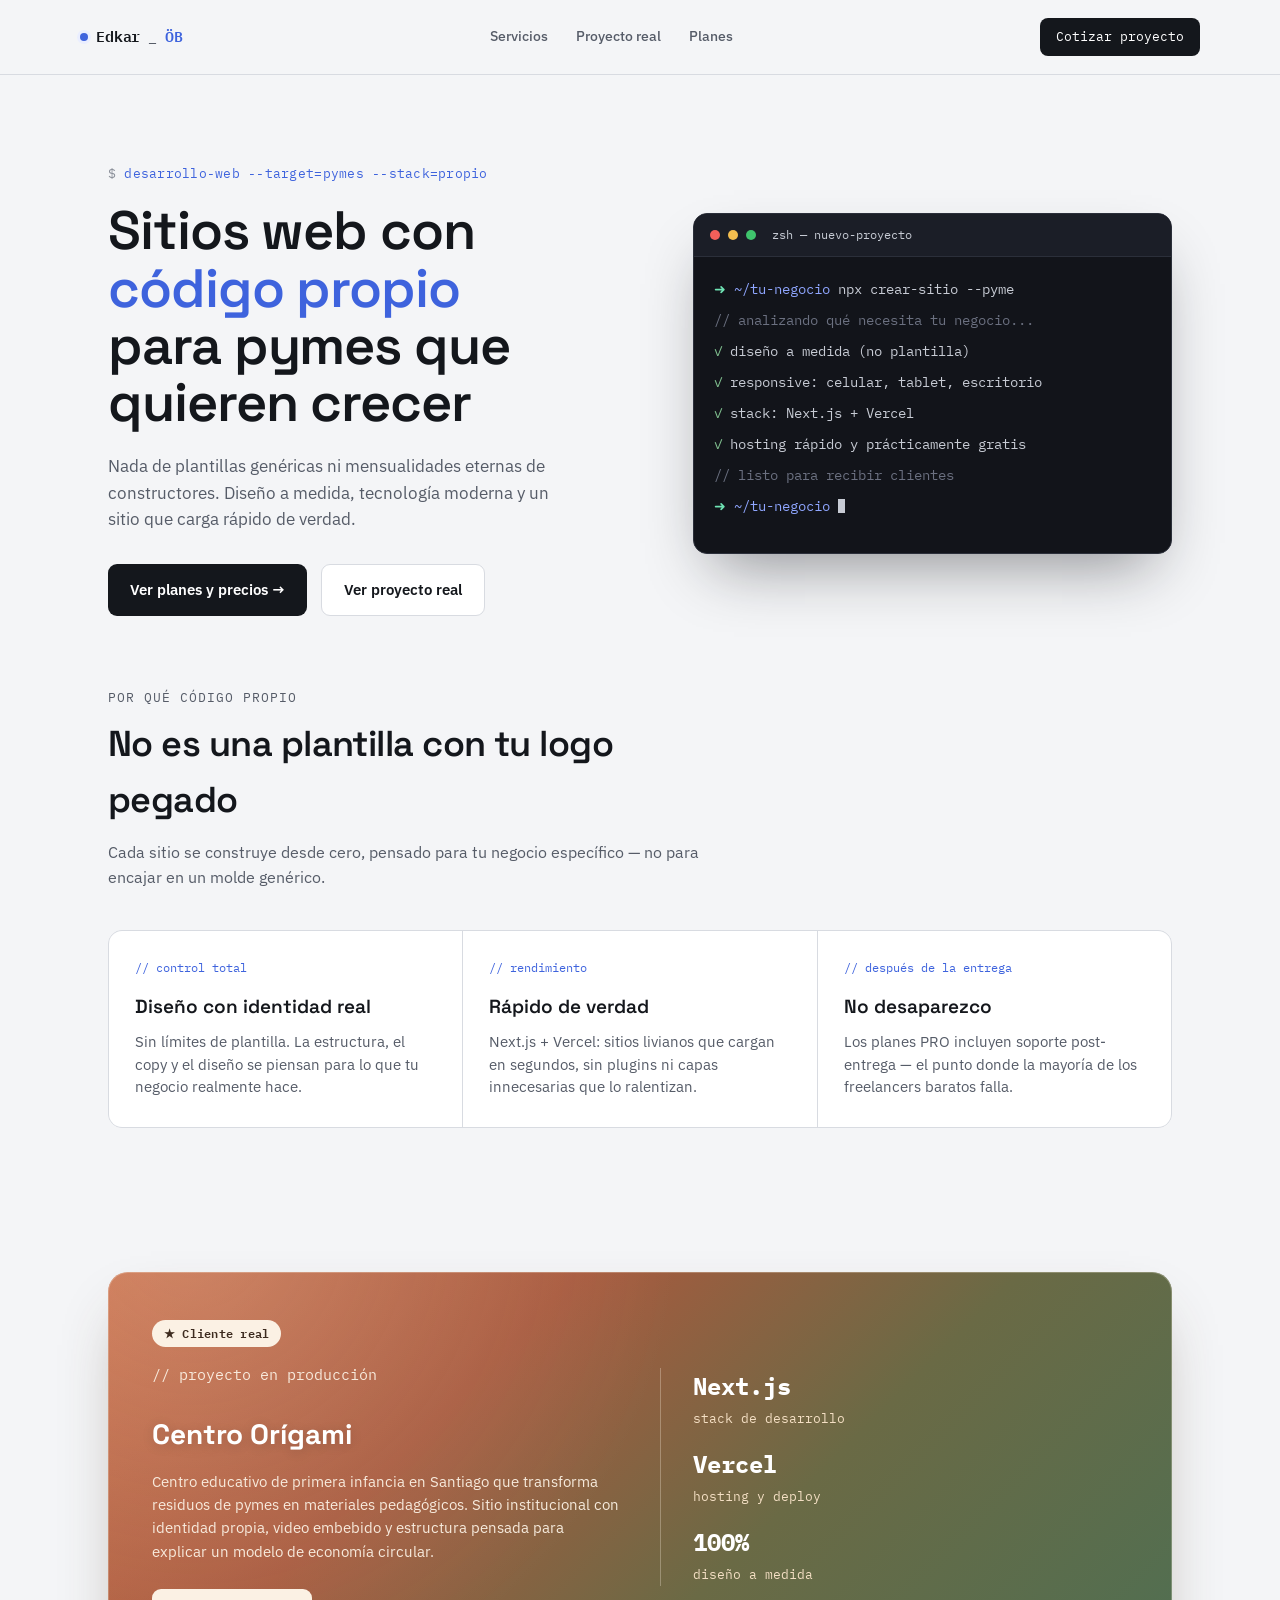
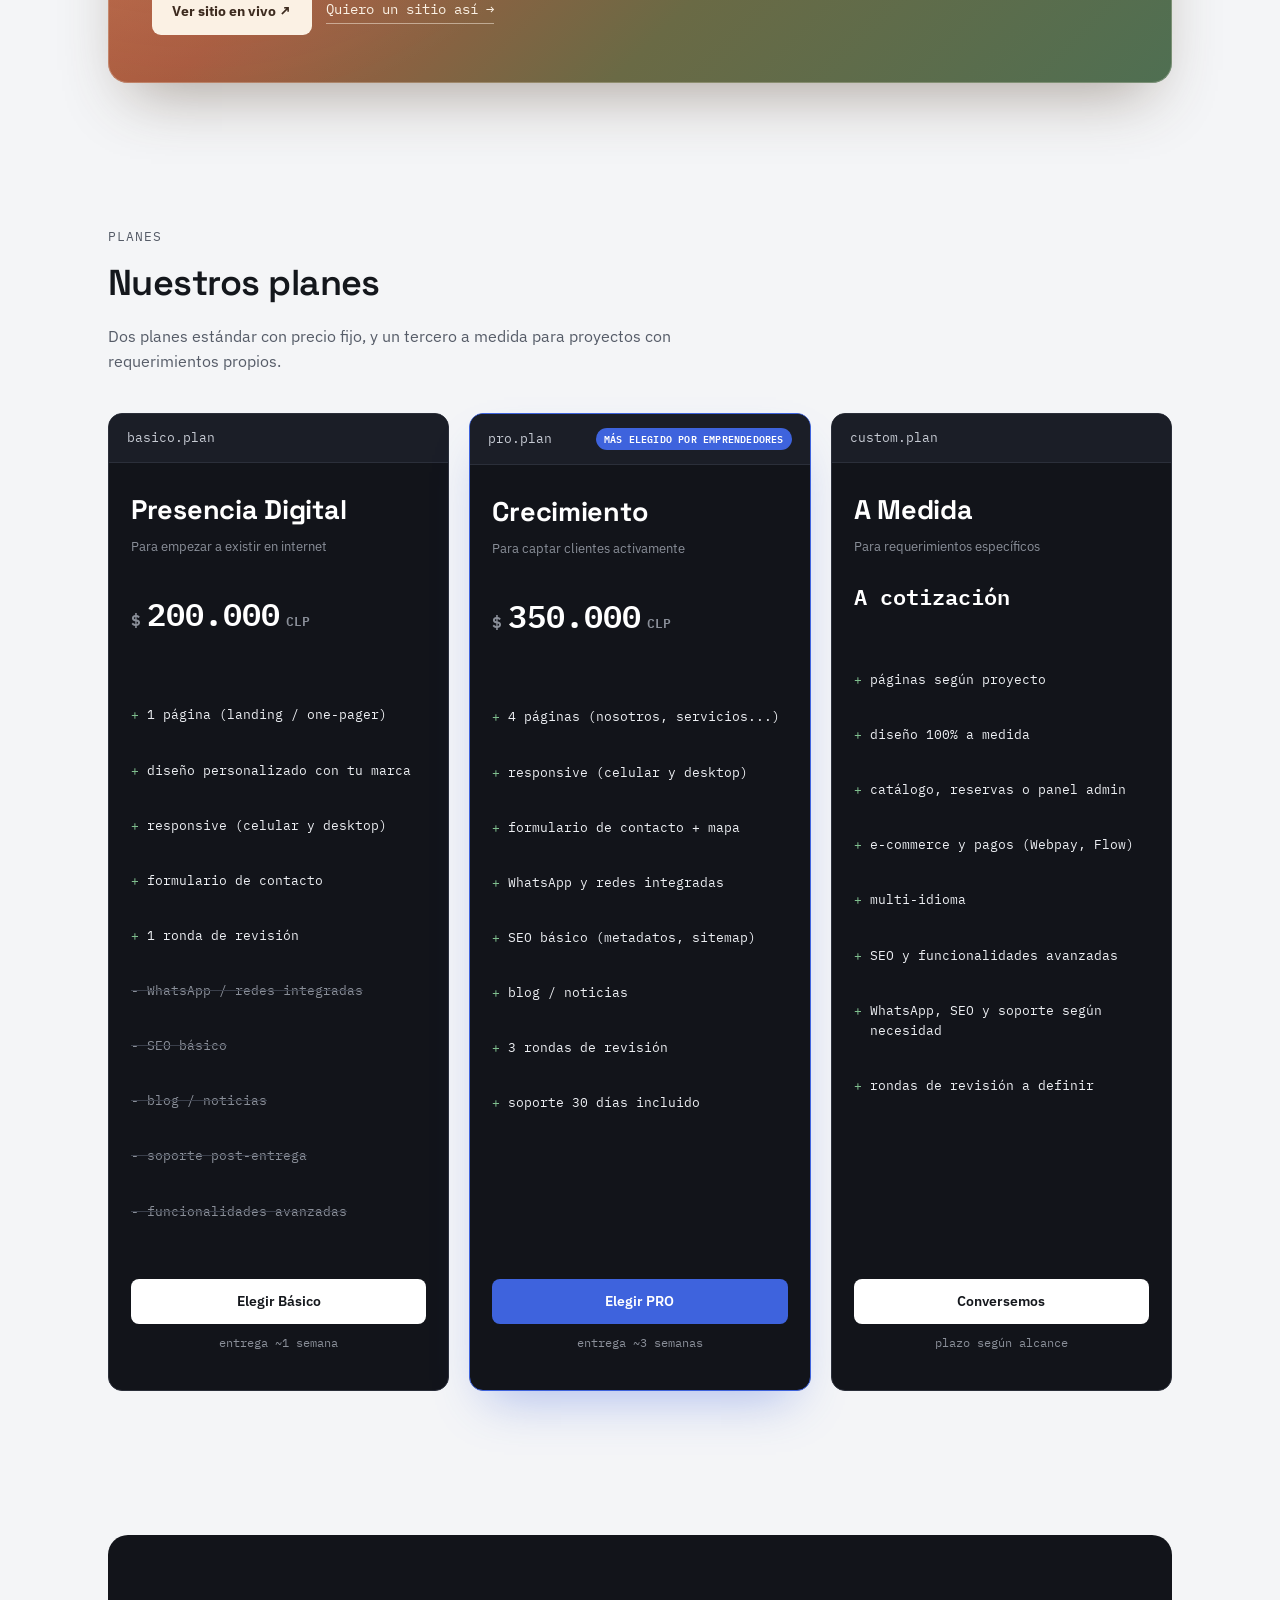
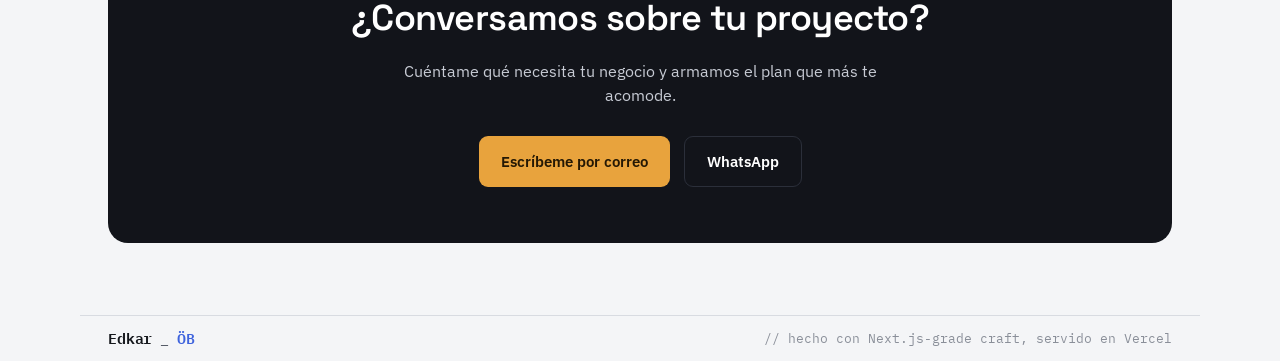
==== commit dd5ccc2c: "Agrandar títulos de los planes" ====
--- a/index.html.html
+++ b/index.html.html
@@ -469,11 +469,12 @@
     padding:26px 22px 18px;
   }
   .plan-name{
-    font-family:var(--font-display);
-    font-size:20px;
-    color:#fff;
-    font-weight:600;
-    margin:0 0 6px;
+  font-family:var(--font-display);
+  font-size:27px;
+  color:#fff;
+  font-weight:700;
+  letter-spacing:-0.01em;
+  margin:0 0 6px;
   }
   .plan-tagline{
     font-size:13px;
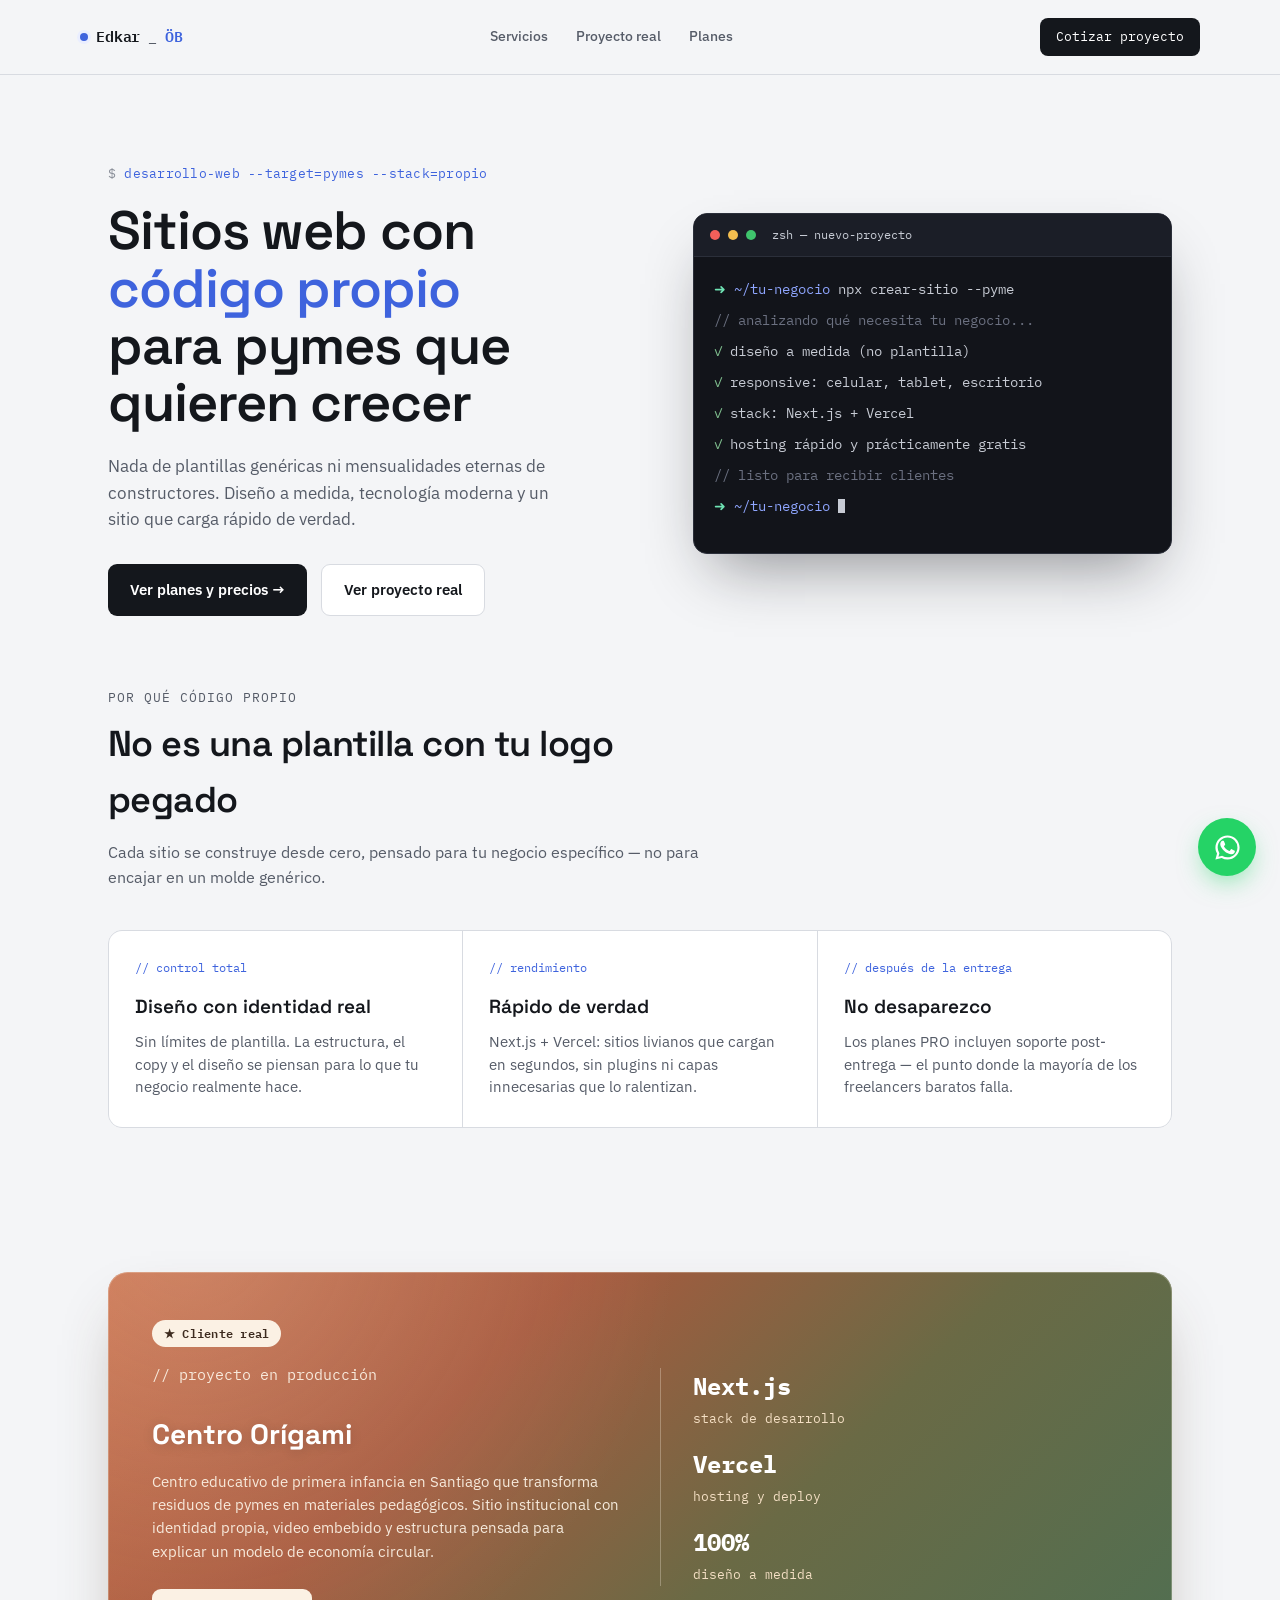
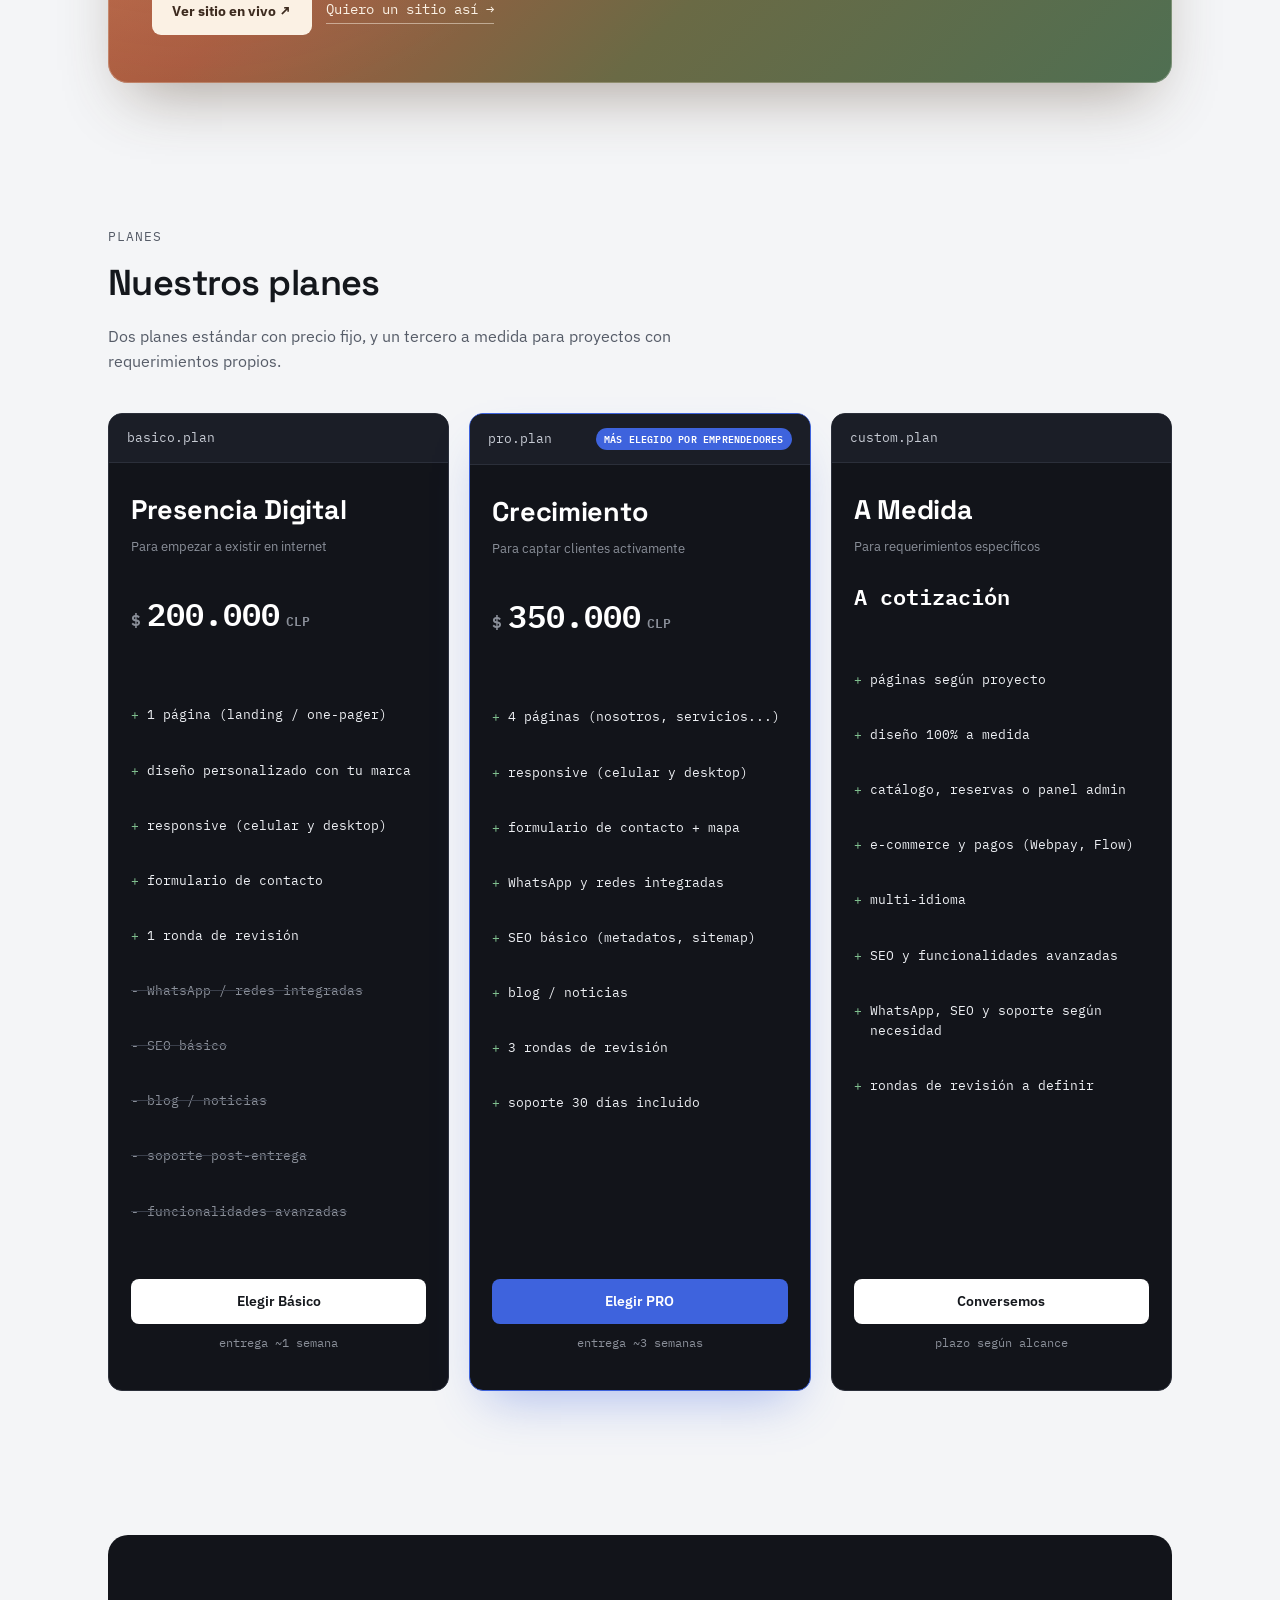
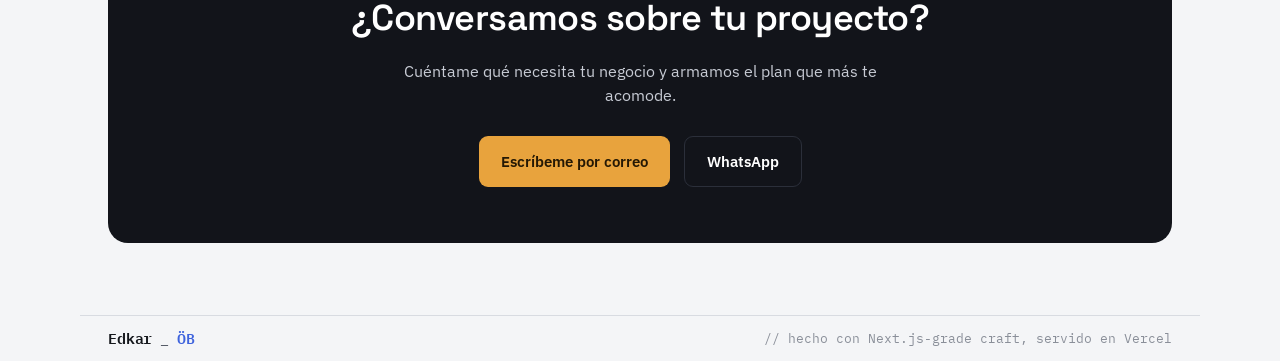
==== commit b4a62020: "Agregar botón flotante de WhatsApp" ====
--- a/index.html.html
+++ b/index.html.html
@@ -663,9 +663,69 @@
     font-size:12.5px;
     color:var(--diff-off);
   }
+  /* ---------- Ajustes móvil (celular) ---------- */
+@media (max-width:600px){
+  .wrap{padding:0 18px;}
+  section{padding:48px 0;}
+  .nav{padding:14px 0;}
+  .brand{font-size:14px;}
+  .nav-cta{font-size:12px;padding:8px 12px;}
+  .terminal-body{font-size:12.5px;padding:18px 16px 22px;min-height:0;}
+  .hero-actions .btn{width:100%;justify-content:center;}
+  .plan-tab{flex-wrap:wrap;gap:8px;row-gap:6px;}
+  .badge-pro{font-size:9px;padding:3px 7px;white-space:normal;text-align:center;}
+  .plan-price{font-size:26px;}
+  .case{padding:26px 20px;}
+  .case h3{font-size:22px;}
+  .cta{padding:40px 22px;}
+  .cta .hero-actions{flex-direction:column;width:100%;}
+  .cta .btn{width:100%;justify-content:center;}
+  .modal{padding:26px 20px 22px;}
+  footer{flex-direction:column;align-items:flex-start;}
+}
+/* ---------- Botón flotante WhatsApp ---------- */
+.wa-float{
+  position:fixed;
+  bottom:24px;
+  right:24px;
+  width:58px;
+  height:58px;
+  background:#25D366;
+  border-radius:50%;
+  display:flex;
+  align-items:center;
+  justify-content:center;
+  box-shadow:0 10px 26px -6px rgba(37,211,102,0.55);
+  z-index:150;
+  transition:transform .2s ease, box-shadow .2s ease;
+  animation:wa-pulse 2.6s ease-in-out infinite;
+}
+.wa-float:hover{
+  transform:translateY(-3px) scale(1.06);
+  box-shadow:0 14px 32px -6px rgba(37,211,102,0.7);
+  animation-play-state:paused;
+}
+.wa-float svg{width:29px;height:29px;}
+@keyframes wa-pulse{
+  0%,100%{box-shadow:0 10px 26px -6px rgba(37,211,102,0.55);}
+  50%{box-shadow:0 10px 26px -6px rgba(37,211,102,0.9), 0 0 0 8px rgba(37,211,102,0.15);}
+}
+@media (prefers-reduced-motion:reduce){
+  .wa-float{animation:none;}
+}
+@media (max-width:600px){
+  .wa-float{width:52px;height:52px;bottom:18px;right:18px;}
+  .wa-float svg{width:26px;height:26px;}
+}
 </style>
 </head>
 <body>
+  <a href="https://wa.me/56988052031" target="_blank" rel="noopener" class="wa-float" aria-label="Escríbeme por WhatsApp">
+  <svg viewBox="0 0 24 24" fill="#fff" xmlns="http://www.w3.org/2000/svg">
+    <path d="M17.472 14.382c-.297-.149-1.758-.867-2.03-.967-.273-.099-.471-.148-.67.15-.197.297-.767.966-.94 1.164-.173.199-.347.223-.644.075-.297-.15-1.255-.463-2.39-1.475-.883-.788-1.48-1.761-1.653-2.059-.173-.297-.018-.458.13-.606.134-.133.298-.347.446-.52.149-.174.198-.298.298-.497.099-.198.05-.371-.025-.52-.075-.149-.669-1.612-.916-2.207-.242-.579-.487-.5-.669-.51-.173-.008-.371-.01-.57-.01-.198 0-.52.074-.792.372-.272.297-1.04 1.016-1.04 2.479 0 1.462 1.065 2.875 1.213 3.074.149.198 2.096 3.2 5.077 4.487.709.306 1.262.489 1.694.625.712.227 1.36.195 1.871.118.571-.085 1.758-.719 2.006-1.413.248-.694.248-1.289.173-1.413-.074-.124-.272-.198-.57-.347z"/>
+    <path d="M12.004 2c-5.523 0-10 4.477-10 10 0 1.767.463 3.484 1.343 5.001L2 22l5.117-1.334A9.96 9.96 0 0012.004 22c5.523 0 10-4.477 10-10s-4.477-10-10-10zm0 18.166a8.14 8.14 0 01-4.152-1.136l-.298-.177-3.037.791.81-2.96-.194-.304a8.145 8.145 0 01-1.264-4.38c0-4.508 3.669-8.177 8.177-8.177 2.183 0 4.236.851 5.782 2.398a8.12 8.12 0 012.396 5.781c-.001 4.508-3.67 8.164-8.22 8.164z"/>
+  </svg>
+</a>
 
 <header>
   <div class="wrap nav">
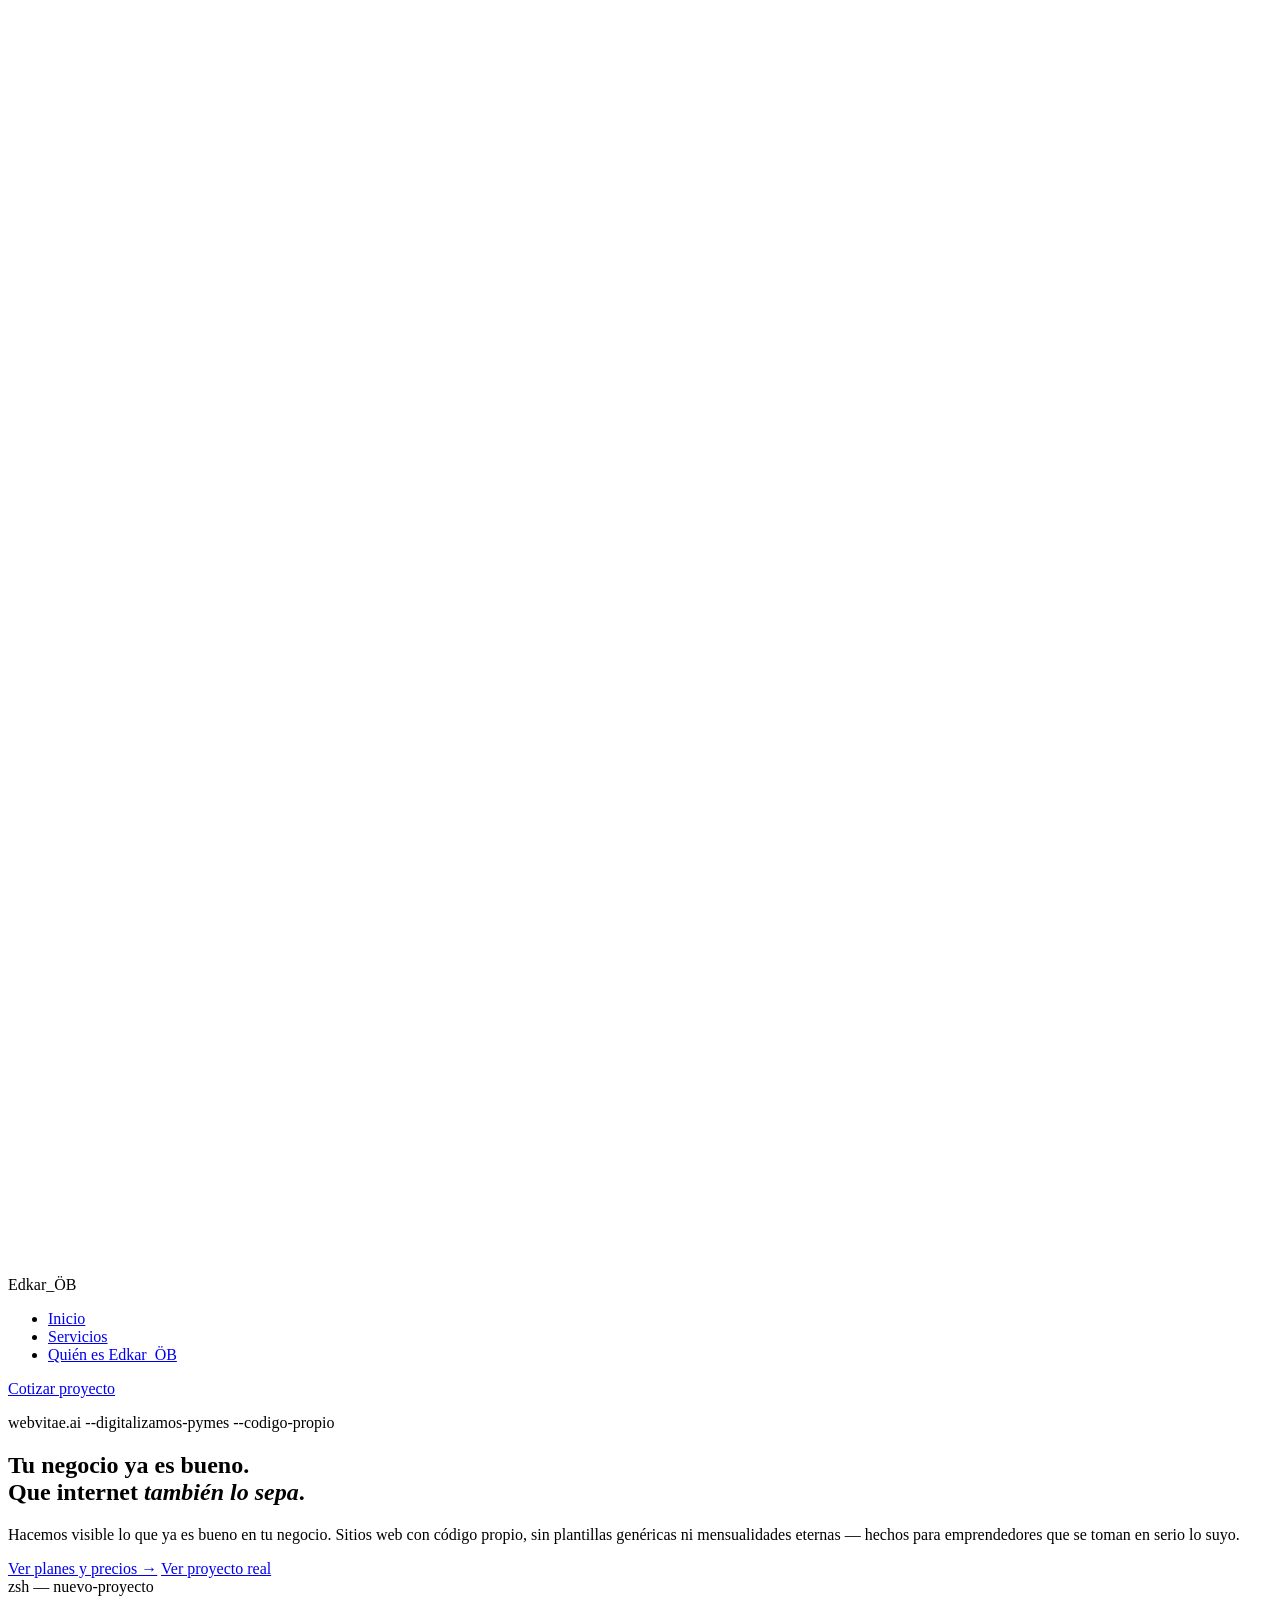
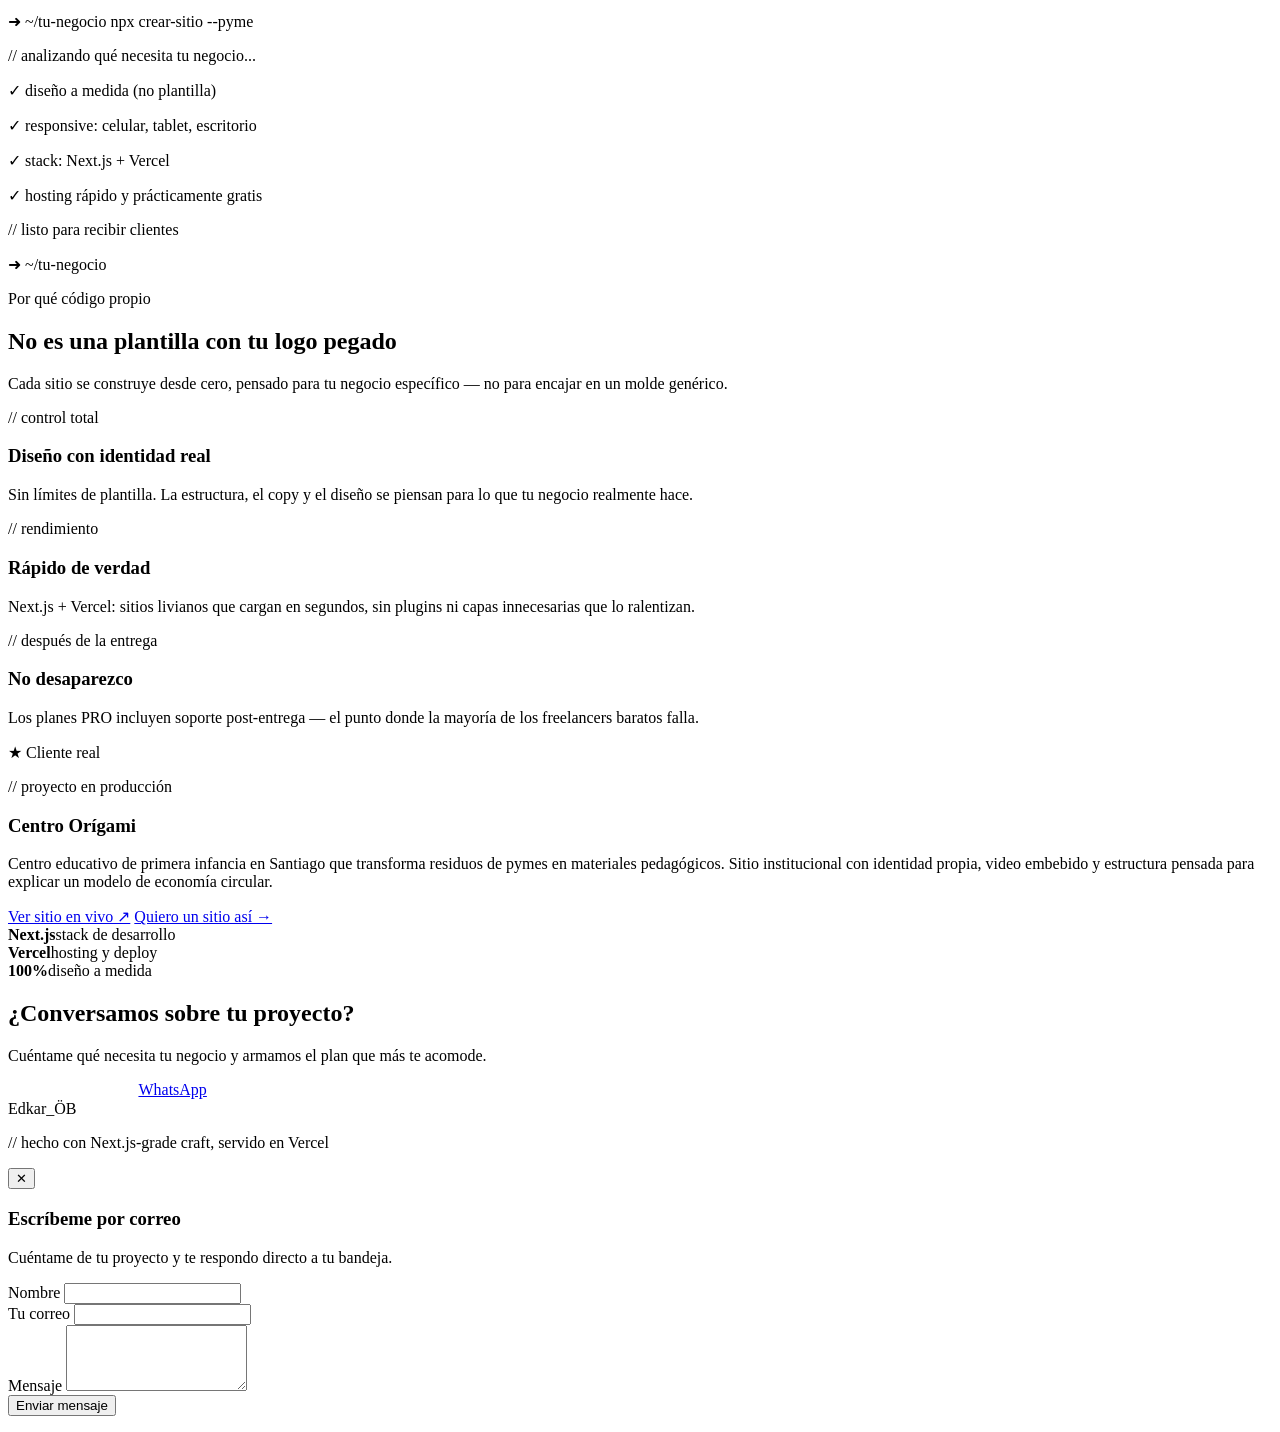
==== commit 883737d1: "Sitio multi-página: Inicio, Servicios y Quién es Edkar_ÖB" ====
--- a/index.html.html
+++ b/index.html.html
@@ -3,724 +3,16 @@
 <head>
 <meta charset="UTF-8">
 <meta name="viewport" content="width=device-width, initial-scale=1.0">
-<title>Edkar — Desarrollo web para pymes</title>
-<meta name="description" content="Sitios web con código propio para pymes chilenas. Diseño a medida, tecnología moderna, sin plantillas genéricas.">
+<title>webvitae.ai — Digitalizamos pymes y emprendedores</title>
+<meta name="description" content="Hacemos visible lo que ya es bueno en tu negocio. Sitios web con código propio para emprendedores y pymes chilenas.">
 <link rel="preconnect" href="https://fonts.googleapis.com">
 <link rel="preconnect" href="https://fonts.gstatic.com" crossorigin>
 <link href="https://fonts.googleapis.com/css2?family=Space+Grotesk:wght@400;500;600;700&family=IBM+Plex+Sans:wght@400;500;600&family=IBM+Plex+Mono:wght@400;500;600&display=swap" rel="stylesheet">
-<style>
-  :root{
-    --bg:#F4F5F7;
-    --bg-alt:#ECEDF1;
-    --ink:#14171C;
-    --ink-soft:#565C68;
-    --line:#D8DBE1;
-    --surface:#12141A;
-    --surface-2:#1B1E27;
-    --surface-line:#2B2F3A;
-    --paper-on-dark:#C7CBD4;
-    --accent:#3E63DD;
-    --accent-soft:#EAEEFF;
-    --pro:#E8A33D;
-    --pro-soft:#FCF1DD;
-    --diff-add:#4C8C5C;
-    --diff-add-bg:#E7F3E9;
-    --diff-add-bg-dark:#1C2A20;
-    --diff-add-dark:#7FBE8E;
-    --diff-off:#8A8F99;
-    --radius:14px;
-    --font-display:'Space Grotesk', sans-serif;
-    --font-body:'IBM Plex Sans', sans-serif;
-    --font-mono:'IBM Plex Mono', monospace;
-  }
-
-  *{box-sizing:border-box;}
-  html{scroll-behavior:smooth;}
-  body{
-    margin:0;
-    background:var(--bg);
-    color:var(--ink);
-    font-family:var(--font-body);
-    line-height:1.55;
-    -webkit-font-smoothing:antialiased;
-  }
-  img{max-width:100%;display:block;}
-  a{color:inherit;}
-  ::selection{background:var(--accent);color:#fff;}
-
-  .wrap{
-    max-width:1120px;
-    margin:0 auto;
-    padding:0 28px;
-  }
-
-  /* ---------- Header ---------- */
-  header{
-    position:sticky;
-    top:0;
-    z-index:50;
-    background:rgba(244,245,247,0.86);
-    backdrop-filter:blur(10px);
-    border-bottom:1px solid var(--line);
-  }
-  .nav{
-    display:flex;
-    align-items:center;
-    justify-content:space-between;
-    padding:18px 0;
-  }
-  .brand{
-    font-family:var(--font-mono);
-    font-weight:600;
-    font-size:15px;
-    letter-spacing:-0.01em;
-    display:flex;
-    align-items:center;
-    gap:8px;
-  }
-  .brand .dot{
-    width:8px;height:8px;border-radius:50%;
-    background:var(--accent);
-    box-shadow:0 0 0 3px var(--accent-soft);
-  }
-  .nav-links{
-    display:flex;
-    gap:28px;
-    font-size:14px;
-    font-weight:500;
-    list-style:none;
-    margin:0;padding:0;
-  }
-  .nav-links a{text-decoration:none;color:var(--ink-soft);display:inline-block;transition:color .18s ease, transform .18s ease;}
-  .nav-links a:hover{color:var(--accent);transform:translateY(-2px);}
-  .nav-cta{
-    font-family:var(--font-mono);
-    font-size:13px;
-    background:var(--ink);
-    color:#fff;
-    padding:9px 16px;
-    border-radius:8px;
-    text-decoration:none;
-    white-space:nowrap;
-    transition:transform .15s ease, box-shadow .15s ease, background .15s ease;
-  }
-  .nav-cta:hover{
-    transform:translateY(-1px);
-    background:var(--accent);
-    box-shadow:0 8px 18px -6px rgba(62,99,221,0.45);
-  }
-  .nav-mobile-hide{display:flex;}
-  @media (max-width:720px){
-    .nav-mobile-hide{display:none;}
-  }
-
-  /* ---------- Hero / terminal ---------- */
-  .hero{
-    padding:76px 0 64px;
-    display:grid;
-    grid-template-columns:1.05fr 0.95fr;
-    gap:56px;
-    align-items:center;
-  }
-  @media (max-width:900px){
-    .hero{grid-template-columns:1fr;padding:48px 0 40px;gap:40px;}
-  }
-  .eyebrow{
-    font-family:var(--font-mono);
-    font-size:13px;
-    color:var(--accent);
-    letter-spacing:0.02em;
-    margin-bottom:18px;
-    display:flex;
-    align-items:center;
-    gap:8px;
-  }
-  .eyebrow::before{content:"$";color:var(--diff-off);}
-  h1{
-    font-family:var(--font-display);
-    font-size:clamp(34px,4.6vw,54px);
-    line-height:1.06;
-    letter-spacing:-0.02em;
-    margin:0 0 22px;
-    font-weight:600;
-  }
-  h1 em{
-    font-style:normal;
-    color:var(--accent);
-  }
-  .hero-sub{
-    font-size:17px;
-    color:var(--ink-soft);
-    max-width:46ch;
-    margin:0 0 32px;
-  }
-  .hero-actions{
-    display:flex;
-    gap:14px;
-    flex-wrap:wrap;
-  }
-  .btn{
-    font-family:var(--font-body);
-    font-weight:600;
-    font-size:15px;
-    padding:13px 22px;
-    border-radius:9px;
-    text-decoration:none;
-    display:inline-flex;
-    align-items:center;
-    gap:8px;
-    transition:transform .15s ease, box-shadow .15s ease;
-  }
-  .btn-primary{
-    background:var(--ink);
-    color:#fff;
-  }
-  .btn-primary:hover{transform:translateY(-1px);box-shadow:0 6px 16px rgba(20,23,28,0.22);}
-  .btn-ghost{
-    border:1px solid var(--line);
-    color:var(--ink);
-    background:#fff;
-  }
-  .btn-ghost:hover{border-color:var(--ink);}
-
-  /* terminal card */
-  .terminal{
-    background:var(--surface);
-    border-radius:var(--radius);
-    overflow:hidden;
-    box-shadow:0 30px 60px -20px rgba(18,20,26,0.45);
-    border:1px solid var(--surface-line);
-  }
-  .terminal-bar{
-    display:flex;
-    align-items:center;
-    gap:8px;
-    padding:12px 16px;
-    background:var(--surface-2);
-    border-bottom:1px solid var(--surface-line);
-  }
-  .terminal-dot{width:10px;height:10px;border-radius:50%;}
-  .terminal-dot.r{background:#F35F5A;}
-  .terminal-dot.y{background:#F3BE4F;}
-  .terminal-dot.g{background:#3FC46C;}
-  .terminal-title{
-    margin-left:8px;
-    font-family:var(--font-mono);
-    font-size:12px;
-    color:var(--paper-on-dark);
-  }
-  .terminal-body{
-    padding:22px 20px 26px;
-    font-family:var(--font-mono);
-    font-size:13.5px;
-    color:var(--paper-on-dark);
-    min-height:230px;
-  }
-  .terminal-body .line{margin:0 0 10px;white-space:pre-wrap;}
-  .terminal-body .prompt{color:#6FE3B4;}
-  .terminal-body .path{color:#8FA6FF;}
-  .terminal-body .comment{color:#6B7080;}
-  .terminal-body .ok{color:#7FBE8E;}
-  .cursor{
-    display:inline-block;
-    width:7px;height:14px;
-    background:#C7CBD4;
-    vertical-align:-2px;
-    animation:blink 1s steps(1) infinite;
-  }
-  @keyframes blink{50%{opacity:0;}}
-  @media (prefers-reduced-motion:reduce){
-    .cursor{animation:none;}
-  }
-
-  /* ---------- Section shell ---------- */
-  section{padding:72px 0;}
-  .section-head{
-    max-width:640px;
-    margin:0 0 40px;
-  }
-  .kicker{
-    font-family:var(--font-mono);
-    font-size:12.5px;
-    color:var(--ink-soft);
-    text-transform:uppercase;
-    letter-spacing:0.08em;
-    margin:0 0 10px;
-  }
-  h2{
-    font-family:var(--font-display);
-    font-size:clamp(26px,3.2vw,36px);
-    letter-spacing:-0.015em;
-    margin:0 0 12px;
-    font-weight:600;
-  }
-  .section-sub{color:var(--ink-soft);font-size:16px;margin:0;}
-
-  /* ---------- Diferenciadores ---------- */
-  .diff-grid{
-    display:grid;
-    grid-template-columns:repeat(3,1fr);
-    gap:1px;
-    background:var(--line);
-    border:1px solid var(--line);
-    border-radius:var(--radius);
-    overflow:hidden;
-  }
-  @media (max-width:800px){
-    .diff-grid{grid-template-columns:1fr;}
-  }
-  .diff-card{
-    background:#fff;
-    padding:28px 26px;
-    transition:transform .22s ease, box-shadow .22s ease;
-    position:relative;
-    z-index:1;
-  }
-  .diff-card:hover{
-    transform:translateY(-6px);
-    box-shadow:0 20px 36px -16px rgba(62,99,221,0.45);
-    border-bottom:2px solid var(--accent);
-  }
-  .diff-card .tag{
-    font-family:var(--font-mono);
-    font-size:12px;
-    color:var(--accent);
-    margin-bottom:14px;
-    display:block;
-  }
-  .diff-card h3{
-    font-family:var(--font-display);
-    font-size:19px;
-    margin:0 0 10px;
-    font-weight:600;
-  }
-  .diff-card p{
-    color:var(--ink-soft);
-    font-size:14.5px;
-    margin:0;
-  }
-
-  /* ---------- Proyecto real ---------- */
-  .case{
-    --clay:#C96F4A;
-    --moss:#4F6F52;
-    --cream:#FBF1E4;
-    background:
-      radial-gradient(circle at 8% -10%, rgba(251,241,228,0.18), transparent 45%),
-      linear-gradient(135deg, var(--clay) 0%, #A85A3E 32%, #6A6A45 62%, var(--moss) 100%);
-    border-radius:20px;
-    padding:48px 44px;
-    display:grid;
-    grid-template-columns:1fr 1fr;
-    gap:40px;
-    align-items:center;
-    color:var(--cream);
-    position:relative;
-    overflow:hidden;
-    box-shadow:0 30px 60px -22px rgba(80,60,40,0.45);
-  }
-  .case::after{
-    content:"";
-    position:absolute;
-    inset:0;
-    border-radius:20px;
-    border:1px solid rgba(251,241,228,0.25);
-    pointer-events:none;
-  }
-  @media (max-width:800px){
-    .case{grid-template-columns:1fr;padding:32px 26px;}
-  }
-  .case-badge{
-    display:inline-flex;
-    align-items:center;
-    gap:6px;
-    font-family:var(--font-mono);
-    font-size:11.5px;
-    font-weight:600;
-    letter-spacing:0.02em;
-    color:#3D2B1F;
-    background:var(--cream);
-    padding:5px 12px;
-    border-radius:20px;
-    margin-bottom:16px;
-  }
-  .case-label{
-    font-family:var(--font-mono);
-    font-size:12.5px;
-    color:#F4DFC4;
-    margin-bottom:10px;
-  }
-  .case h3{
-    font-family:var(--font-display);
-    font-size:28px;
-    margin:0 0 14px;
-    font-weight:700;
-    color:#fff;
-    text-shadow:0 2px 12px rgba(0,0,0,0.15);
-  }
-  .case p{
-    color:var(--cream);
-    opacity:0.95;
-    font-size:15px;
-    margin:0 0 26px;
-  }
-  .case-actions{
-    display:flex;
-    gap:14px;
-    flex-wrap:wrap;
-    align-items:center;
-  }
-  .case-link{
-    font-family:var(--font-mono);
-    font-size:14px;
-    color:var(--cream);
-    text-decoration:none;
-    border-bottom:1px solid rgba(251,241,228,0.5);
-    padding-bottom:2px;
-  }
-  .case-link:hover{border-color:var(--cream);}
-  .case-cta{
-    font-family:var(--font-body);
-    font-weight:700;
-    font-size:14px;
-    background:var(--cream);
-    color:#3D2B1F;
-    padding:12px 20px;
-    border-radius:9px;
-    text-decoration:none;
-    transition:transform .15s ease, box-shadow .15s ease;
-  }
-  .case-cta:hover{
-    transform:translateY(-2px);
-    box-shadow:0 10px 22px -8px rgba(0,0,0,0.35);
-  }
-  .case-stats{
-    display:flex;
-    flex-direction:column;
-    gap:16px;
-    font-family:var(--font-mono);
-    border-left:1px solid rgba(251,241,228,0.3);
-    padding-left:32px;
-  }
-  @media (max-width:800px){
-    .case-stats{border-left:none;padding-left:0;border-top:1px solid rgba(251,241,228,0.3);padding-top:20px;}
-  }
-  .case-stat b{display:block;font-size:24px;color:#fff;font-weight:700;}
-  .case-stat span{font-size:12.5px;color:#F4DFC4;}
-
-  /* ---------- Pricing cards ---------- */
-  .plans{
-    display:grid;
-    grid-template-columns:repeat(3,1fr);
-    gap:20px;
-    align-items:stretch;
-  }
-  @media (max-width:900px){
-    .plans{grid-template-columns:1fr;}
-  }
-  .plan{
-    background:var(--surface);
-    border-radius:var(--radius);
-    overflow:hidden;
-    display:flex;
-    flex-direction:column;
-    border:1px solid var(--surface-line);
-    position:relative;
-    transition:transform .22s ease, box-shadow .22s ease, border-color .22s ease;
-  }
-  .plan:hover{
-    transform:translateY(-6px);
-    border-color:var(--accent);
-    box-shadow:0 26px 44px -18px rgba(20,23,28,0.35);
-  }
-  .plan.is-pro{
-    border-color:var(--accent);
-    box-shadow:0 24px 48px -18px rgba(62,99,221,0.4);
-  }
-  .plan.is-pro:hover{
-    transform:translateY(-6px) scale(1.015);
-    border-color:var(--accent);
-    box-shadow:0 30px 56px -16px rgba(62,99,221,0.55);
-  }
-  .plan-tab{
-    display:flex;
-    align-items:center;
-    justify-content:space-between;
-    padding:14px 18px;
-    background:var(--surface-2);
-    border-bottom:1px solid var(--surface-line);
-  }
-  .plan-tab .filename{
-    font-family:var(--font-mono);
-    font-size:12.5px;
-    color:var(--paper-on-dark);
-  }
-  .badge-pro{
-    font-family:var(--font-mono);
-    font-size:10px;
-    background:var(--accent);
-    color:#fff;
-    padding:3px 8px;
-    border-radius:20px;
-    font-weight:600;
-    letter-spacing:0.02em;
-  }
-  .plan-head{
-    padding:26px 22px 18px;
-  }
-  .plan-name{
-  font-family:var(--font-display);
-  font-size:27px;
-  color:#fff;
-  font-weight:700;
-  letter-spacing:-0.01em;
-  margin:0 0 6px;
-  }
-  .plan-tagline{
-    font-size:13px;
-    color:var(--diff-off);
-    margin:0 0 20px;
-  }
-  .plan-price{
-    font-family:var(--font-mono);
-    font-size:32px;
-    color:#fff;
-    font-weight:600;
-    display:flex;
-    align-items:baseline;
-    gap:6px;
-  }
-  .plan-price .cur{font-size:16px;color:var(--diff-off);}
-  .plan-price.small{font-size:22px;}
-  .plan-body{
-    padding:4px 22px 26px;
-    font-family:var(--font-mono);
-    font-size:13px;
-    flex:1;
-    display:flex;
-    flex-direction:column;
-    gap:9px;
-  }
-  .plan-body .l{display:flex;gap:8px;color:#EDEFF3;}
-  .plan-body .plus{color:var(--diff-add-dark);}
-  .plan-body .minus{color:var(--diff-off);text-decoration:line-through;text-decoration-color:#3A3F4B;}
-  .plan-foot{
-    padding:18px 22px 26px;
-  }
-  .plan-btn{
-    display:block;
-    text-align:center;
-    width:100%;
-    padding:12px;
-    border-radius:8px;
-    font-weight:600;
-    font-size:14px;
-    text-decoration:none;
-    background:#fff;
-    color:var(--ink);
-    transition:transform .18s ease, box-shadow .18s ease, background .18s ease;
-  }
-  .plan-btn:hover{
-    transform:translateY(-2px);
-    box-shadow:0 10px 22px -8px rgba(0,0,0,0.35);
-    background:var(--accent);
-    color:#fff;
-  }
-  .plan.is-pro .plan-btn{
-    background:var(--accent);
-    color:#fff;
-  }
-  .plan.is-pro .plan-btn:hover{
-    background:#5a7ef0;
-    color:#fff;
-    box-shadow:0 10px 24px -8px rgba(62,99,221,0.55);
-  }
-  .plan-meta{
-    font-family:var(--font-mono);
-    font-size:11.5px;
-    color:var(--diff-off);
-    margin-top:10px;
-    text-align:center;
-  }
-
-  /* ---------- Modal contacto ---------- */
-  .modal-overlay{
-    position:fixed;
-    inset:0;
-    background:rgba(15,17,21,0.6);
-    backdrop-filter:blur(3px);
-    display:none;
-    align-items:center;
-    justify-content:center;
-    padding:20px;
-    z-index:200;
-  }
-  .modal-overlay.is-open{display:flex;}
-  .modal{
-    background:#fff;
-    border-radius:16px;
-    width:100%;
-    max-width:440px;
-    padding:30px 28px 26px;
-    position:relative;
-    box-shadow:0 40px 80px -20px rgba(0,0,0,0.4);
-  }
-  .modal-close{
-    position:absolute;
-    top:16px;right:16px;
-    width:30px;height:30px;
-    border:none;
-    background:var(--bg-alt);
-    border-radius:50%;
-    font-size:16px;
-    cursor:pointer;
-    color:var(--ink-soft);
-    line-height:1;
-  }
-  .modal-close:hover{background:var(--line);color:var(--ink);}
-  .modal h3{
-    font-family:var(--font-display);
-    font-size:21px;
-    margin:0 0 6px;
-    font-weight:600;
-  }
-  .modal p.modal-sub{
-    color:var(--ink-soft);
-    font-size:14px;
-    margin:0 0 20px;
-  }
-  .modal-field{margin-bottom:14px;}
-  .modal-field label{
-    display:block;
-    font-family:var(--font-mono);
-    font-size:12px;
-    color:var(--ink-soft);
-    margin-bottom:6px;
-  }
-  .modal-field input,
-  .modal-field textarea{
-    width:100%;
-    padding:11px 13px;
-    border:1px solid var(--line);
-    border-radius:8px;
-    font-family:var(--font-body);
-    font-size:14px;
-    color:var(--ink);
-    background:var(--bg);
-    resize:vertical;
-  }
-  .modal-field input:focus,
-  .modal-field textarea:focus{outline:2px solid var(--accent);outline-offset:1px;}
-  .modal-submit{
-    width:100%;
-    padding:13px;
-    border:none;
-    border-radius:8px;
-    background:var(--ink);
-    color:#fff;
-    font-weight:600;
-    font-size:14.5px;
-    cursor:pointer;
-    transition:transform .15s ease, background .15s ease;
-    margin-top:4px;
-  }
-  .modal-submit:hover{transform:translateY(-1px);background:var(--accent);}
-  .modal-submit:disabled{opacity:0.6;cursor:not-allowed;transform:none;}
-  .modal-status{
-    font-size:13px;
-    margin-top:12px;
-    text-align:center;
-  }
-  .modal-status.ok{color:var(--diff-add);}
-  .modal-status.err{color:#D9534F;}
-
-  /* ---------- CTA / Footer ---------- */
-  .cta{
-    background:var(--surface);
-    border-radius:20px;
-    padding:56px 44px;
-    text-align:center;
-    color:#fff;
-  }
-  .cta h2{color:#fff;}
-  .cta p{color:var(--paper-on-dark);max-width:52ch;margin:0 auto 28px;}
-  .cta .hero-actions{justify-content:center;}
-  .cta .btn-ghost{background:transparent;border-color:var(--surface-line);color:#fff;}
-
-  footer{
-    padding:36px 0 48px;
-    border-top:1px solid var(--line);
-    margin-top:20px;
-    display:flex;
-    justify-content:space-between;
-    align-items:center;
-    flex-wrap:wrap;
-    gap:12px;
-  }
-  footer .brand{color:var(--ink);}
-  footer .foot-note{
-    font-family:var(--font-mono);
-    font-size:12.5px;
-    color:var(--diff-off);
-  }
-  /* ---------- Ajustes móvil (celular) ---------- */
-@media (max-width:600px){
-  .wrap{padding:0 18px;}
-  section{padding:48px 0;}
-  .nav{padding:14px 0;}
-  .brand{font-size:14px;}
-  .nav-cta{font-size:12px;padding:8px 12px;}
-  .terminal-body{font-size:12.5px;padding:18px 16px 22px;min-height:0;}
-  .hero-actions .btn{width:100%;justify-content:center;}
-  .plan-tab{flex-wrap:wrap;gap:8px;row-gap:6px;}
-  .badge-pro{font-size:9px;padding:3px 7px;white-space:normal;text-align:center;}
-  .plan-price{font-size:26px;}
-  .case{padding:26px 20px;}
-  .case h3{font-size:22px;}
-  .cta{padding:40px 22px;}
-  .cta .hero-actions{flex-direction:column;width:100%;}
-  .cta .btn{width:100%;justify-content:center;}
-  .modal{padding:26px 20px 22px;}
-  footer{flex-direction:column;align-items:flex-start;}
-}
-/* ---------- Botón flotante WhatsApp ---------- */
-.wa-float{
-  position:fixed;
-  bottom:24px;
-  right:24px;
-  width:58px;
-  height:58px;
-  background:#25D366;
-  border-radius:50%;
-  display:flex;
-  align-items:center;
-  justify-content:center;
-  box-shadow:0 10px 26px -6px rgba(37,211,102,0.55);
-  z-index:150;
-  transition:transform .2s ease, box-shadow .2s ease;
-  animation:wa-pulse 2.6s ease-in-out infinite;
-}
-.wa-float:hover{
-  transform:translateY(-3px) scale(1.06);
-  box-shadow:0 14px 32px -6px rgba(37,211,102,0.7);
-  animation-play-state:paused;
-}
-.wa-float svg{width:29px;height:29px;}
-@keyframes wa-pulse{
-  0%,100%{box-shadow:0 10px 26px -6px rgba(37,211,102,0.55);}
-  50%{box-shadow:0 10px 26px -6px rgba(37,211,102,0.9), 0 0 0 8px rgba(37,211,102,0.15);}
-}
-@media (prefers-reduced-motion:reduce){
-  .wa-float{animation:none;}
-}
-@media (max-width:600px){
-  .wa-float{width:52px;height:52px;bottom:18px;right:18px;}
-  .wa-float svg{width:26px;height:26px;}
-}
-</style>
+<link rel="stylesheet" href="style.css">
 </head>
 <body>
-  <a href="https://wa.me/56988052031" target="_blank" rel="noopener" class="wa-float" aria-label="Escríbeme por WhatsApp">
+
+<a href="https://wa.me/56988052031" target="_blank" rel="noopener" class="wa-float" aria-label="Escríbeme por WhatsApp">
   <svg viewBox="0 0 24 24" fill="#fff" xmlns="http://www.w3.org/2000/svg">
     <path d="M17.472 14.382c-.297-.149-1.758-.867-2.03-.967-.273-.099-.471-.148-.67.15-.197.297-.767.966-.94 1.164-.173.199-.347.223-.644.075-.297-.15-1.255-.463-2.39-1.475-.883-.788-1.48-1.761-1.653-2.059-.173-.297-.018-.458.13-.606.134-.133.298-.347.446-.52.149-.174.198-.298.298-.497.099-.198.05-.371-.025-.52-.075-.149-.669-1.612-.916-2.207-.242-.579-.487-.5-.669-.51-.173-.008-.371-.01-.57-.01-.198 0-.52.074-.792.372-.272.297-1.04 1.016-1.04 2.479 0 1.462 1.065 2.875 1.213 3.074.149.198 2.096 3.2 5.077 4.487.709.306 1.262.489 1.694.625.712.227 1.36.195 1.871.118.571-.085 1.758-.719 2.006-1.413.248-.694.248-1.289.173-1.413-.074-.124-.272-.198-.57-.347z"/>
     <path d="M12.004 2c-5.523 0-10 4.477-10 10 0 1.767.463 3.484 1.343 5.001L2 22l5.117-1.334A9.96 9.96 0 0012.004 22c5.523 0 10-4.477 10-10s-4.477-10-10-10zm0 18.166a8.14 8.14 0 01-4.152-1.136l-.298-.177-3.037.791.81-2.96-.194-.304a8.145 8.145 0 01-1.264-4.38c0-4.508 3.669-8.177 8.177-8.177 2.183 0 4.236.851 5.782 2.398a8.12 8.12 0 012.396 5.781c-.001 4.508-3.67 8.164-8.22 8.164z"/>
@@ -729,13 +21,15 @@
 
 <header>
   <div class="wrap nav">
-    <div class="brand"><span class="dot"></span>Edkar<span style="color:var(--ink-soft)">_</span><span style="color:var(--accent)">ÖB</span></div>
+    <a href="index.html" style="text-decoration:none;color:inherit;">
+      <div class="brand"><span class="dot"></span>Edkar<span style="color:var(--ink-soft)">_</span><span style="color:var(--accent)">ÖB</span></div>
+    </a>
     <ul class="nav-links nav-mobile-hide">
-      <li><a href="#servicios">Servicios</a></li>
-      <li><a href="#proyecto">Proyecto real</a></li>
-      <li><a href="#planes">Planes</a></li>
+      <li><a href="index.html" class="active">Inicio</a></li>
+      <li><a href="servicios.html">Servicios</a></li>
+      <li><a href="quien-es.html">Quién es Edkar_ÖB</a></li>
     </ul>
-    <a class="nav-cta" href="#contacto">Cotizar proyecto</a>
+    <a class="nav-cta" href="servicios.html#planes">Cotizar proyecto</a>
   </div>
 </header>
 
@@ -744,11 +38,11 @@
   <!-- HERO -->
   <section class="hero" style="padding-bottom:0;">
     <div>
-      <p class="eyebrow">desarrollo-web --target=pymes --stack=propio</p>
-      <h1>Sitios web con <em>código propio</em><br>para pymes que quieren crecer</h1>
-      <p class="hero-sub">Nada de plantillas genéricas ni mensualidades eternas de constructores. Diseño a medida, tecnología moderna y un sitio que carga rápido de verdad.</p>
+      <p class="eyebrow">webvitae.ai --digitalizamos-pymes --codigo-propio</p>
+      <h1>Tu negocio ya es bueno.<br>Que internet <em>también lo sepa</em>.</h1>
+      <p class="hero-sub">Hacemos visible lo que ya es bueno en tu negocio. Sitios web con código propio, sin plantillas genéricas ni mensualidades eternas — hechos para emprendedores que se toman en serio lo suyo.</p>
       <div class="hero-actions">
-        <a href="#planes" class="btn btn-primary">Ver planes y precios →</a>
+        <a href="servicios.html" class="btn btn-primary">Ver planes y precios →</a>
         <a href="#proyecto" class="btn btn-ghost">Ver proyecto real</a>
       </div>
     </div>
@@ -809,105 +103,13 @@
         <p>Centro educativo de primera infancia en Santiago que transforma residuos de pymes en materiales pedagógicos. Sitio institucional con identidad propia, video embebido y estructura pensada para explicar un modelo de economía circular.</p>
         <div class="case-actions">
           <a class="case-cta" href="https://centro-origami.vercel.app/" target="_blank" rel="noopener">Ver sitio en vivo ↗</a>
-          <a class="case-link" href="#contacto">Quiero un sitio así →</a>
+          <a class="case-link" href="servicios.html">Quiero un sitio así →</a>
         </div>
       </div>
       <div class="case-stats">
         <div class="case-stat"><b>Next.js</b><span>stack de desarrollo</span></div>
         <div class="case-stat"><b>Vercel</b><span>hosting y deploy</span></div>
         <div class="case-stat"><b>100%</b><span>diseño a medida</span></div>
-      </div>
-    </div>
-  </section>
-
-  <!-- PLANES -->
-  <section id="planes">
-    <div class="section-head">
-      <p class="kicker">Planes</p>
-      <h2>Nuestros planes</h2>
-      <p class="section-sub">Dos planes estándar con precio fijo, y un tercero a medida para proyectos con requerimientos propios.</p>
-    </div>
-
-    <div class="plans">
-      <!-- BASICO -->
-      <div class="plan">
-        <div class="plan-tab">
-          <span class="filename">basico.plan</span>
-        </div>
-        <div class="plan-head">
-          <p class="plan-name">Presencia Digital</p>
-          <p class="plan-tagline">Para empezar a existir en internet</p>
-          <p class="plan-price"><span class="cur">$</span>200.000<span class="cur" style="font-size:13px;">CLP</span></p>
-        </div>
-        <div class="plan-body">
-          <p class="l"><span class="plus">+</span> 1 página (landing / one-pager)</p>
-          <p class="l"><span class="plus">+</span> diseño personalizado con tu marca</p>
-          <p class="l"><span class="plus">+</span> responsive (celular y desktop)</p>
-          <p class="l"><span class="plus">+</span> formulario de contacto</p>
-          <p class="l"><span class="plus">+</span> 1 ronda de revisión</p>
-          <p class="l"><span class="minus">- WhatsApp / redes integradas</span></p>
-          <p class="l"><span class="minus">- SEO básico</span></p>
-          <p class="l"><span class="minus">- blog / noticias</span></p>
-          <p class="l"><span class="minus">- soporte post-entrega</span></p>
-          <p class="l"><span class="minus">- funcionalidades avanzadas</span></p>
-        </div>
-        <div class="plan-foot">
-          <a class="plan-btn" href="#contacto">Elegir Básico</a>
-          <p class="plan-meta">entrega ~1 semana</p>
-        </div>
-      </div>
-
-      <!-- PRO -->
-      <div class="plan is-pro">
-        <div class="plan-tab">
-          <span class="filename">pro.plan</span>
-          <span class="badge-pro">MÁS ELEGIDO POR EMPRENDEDORES</span>
-        </div>
-        <div class="plan-head">
-          <p class="plan-name">Crecimiento</p>
-          <p class="plan-tagline">Para captar clientes activamente</p>
-          <p class="plan-price"><span class="cur">$</span>350.000<span class="cur" style="font-size:13px;">CLP</span></p>
-        </div>
-        <div class="plan-body">
-          <p class="l"><span class="plus">+</span> 4 páginas (nosotros, servicios...)</p>
-          <p class="l"><span class="plus">+</span> responsive (celular y desktop)</p>
-          <p class="l"><span class="plus">+</span> formulario de contacto + mapa</p>
-          <p class="l"><span class="plus">+</span> WhatsApp y redes integradas</p>
-          <p class="l"><span class="plus">+</span> SEO básico (metadatos, sitemap)</p>
-          <p class="l"><span class="plus">+</span> blog / noticias</p>
-          <p class="l"><span class="plus">+</span> 3 rondas de revisión</p>
-          <p class="l"><span class="plus">+</span> soporte 30 días incluido</p>
-        </div>
-        <div class="plan-foot">
-          <a class="plan-btn" href="#contacto">Elegir PRO</a>
-          <p class="plan-meta">entrega ~3 semanas</p>
-        </div>
-      </div>
-
-      <!-- PERSONALIZADO -->
-      <div class="plan">
-        <div class="plan-tab">
-          <span class="filename">custom.plan</span>
-        </div>
-        <div class="plan-head">
-          <p class="plan-name">A Medida</p>
-          <p class="plan-tagline">Para requerimientos específicos</p>
-          <p class="plan-price small">A cotización</p>
-        </div>
-        <div class="plan-body">
-          <p class="l"><span class="plus">+</span> páginas según proyecto</p>
-          <p class="l"><span class="plus">+</span> diseño 100% a medida</p>
-          <p class="l"><span class="plus">+</span> catálogo, reservas o panel admin</p>
-          <p class="l"><span class="plus">+</span> e-commerce y pagos (Webpay, Flow)</p>
-          <p class="l"><span class="plus">+</span> multi-idioma</p>
-          <p class="l"><span class="plus">+</span> SEO y funcionalidades avanzadas</p>
-          <p class="l"><span class="plus">+</span> WhatsApp, SEO y soporte según necesidad</p>
-          <p class="l"><span class="plus">+</span> rondas de revisión a definir</p>
-        </div>
-        <div class="plan-foot">
-          <a class="plan-btn" href="#contacto">Conversemos</a>
-          <p class="plan-meta">plazo según alcance</p>
-        </div>
       </div>
     </div>
   </section>
@@ -918,7 +120,7 @@
       <h2>¿Conversamos sobre tu proyecto?</h2>
       <p>Cuéntame qué necesita tu negocio y armamos el plan que más te acomode.</p>
       <div class="hero-actions">
-        <button type="button" class="btn btn-primary" style="background:var(--pro);color:#241804;border:none;cursor:pointer;font-family:inherit;" onclick="document.getElementById('modalContacto').classList.add('is-open')">Escríbeme por correo</button>
+        <button type="button" class="btn btn-primary" style="background:var(--accent);color:#fff;border:none;cursor:pointer;font-family:inherit;" onclick="document.getElementById('modalContacto').classList.add('is-open')">Escríbeme por correo</button>
         <a class="btn btn-ghost" href="https://wa.me/56988052031" target="_blank" rel="noopener">WhatsApp</a>
       </div>
     </div>
